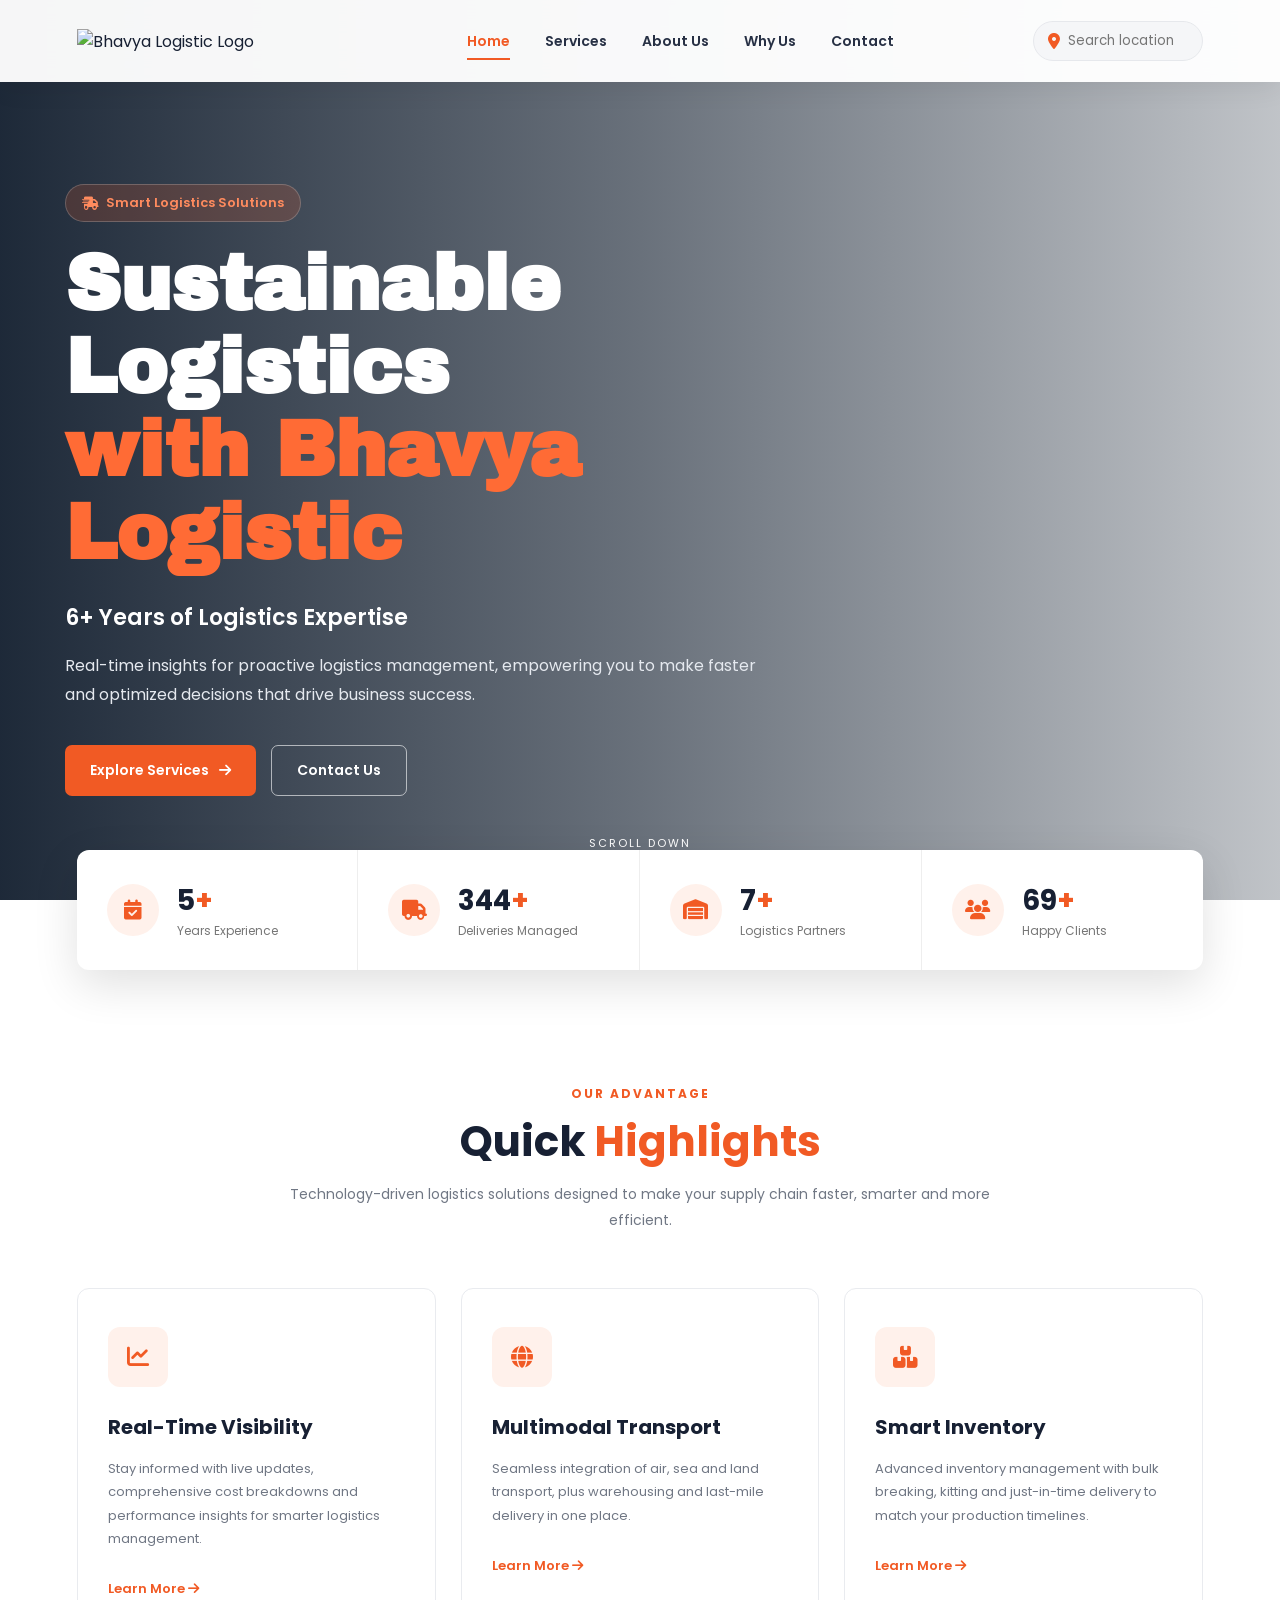
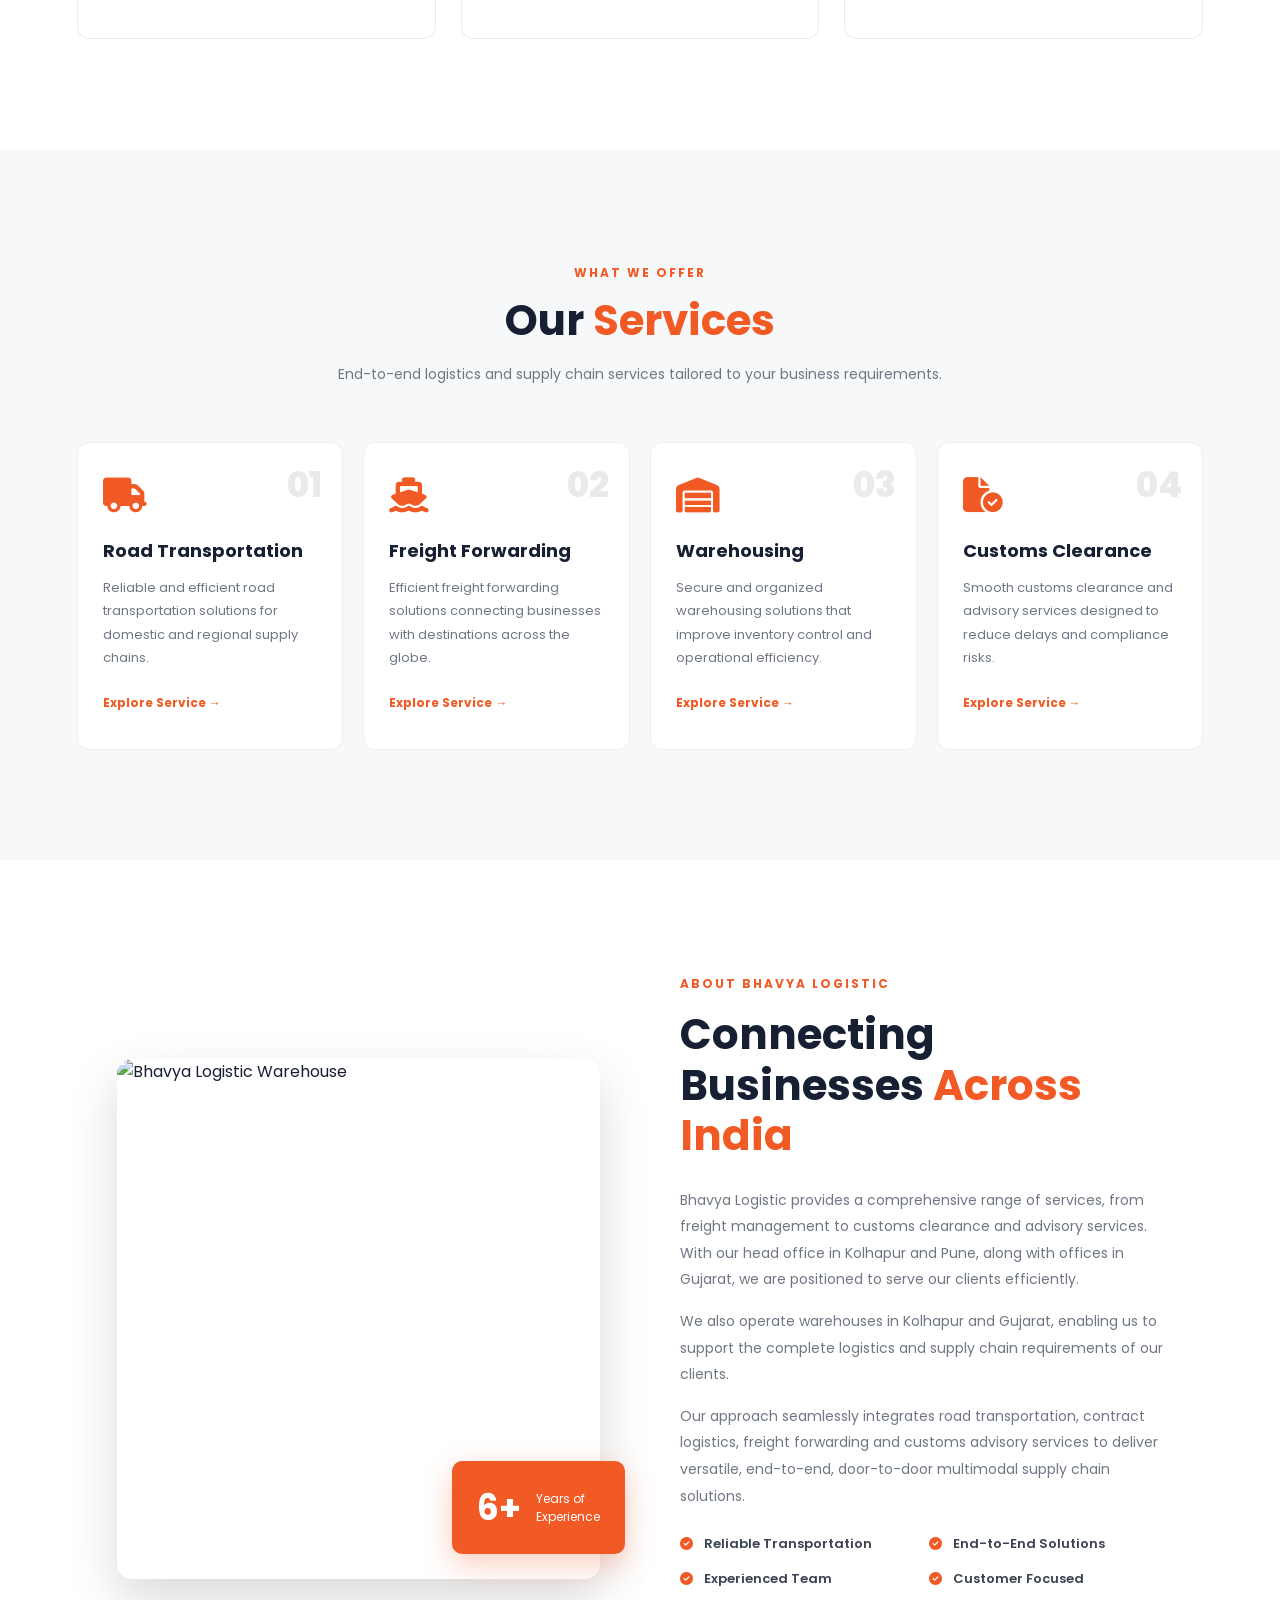
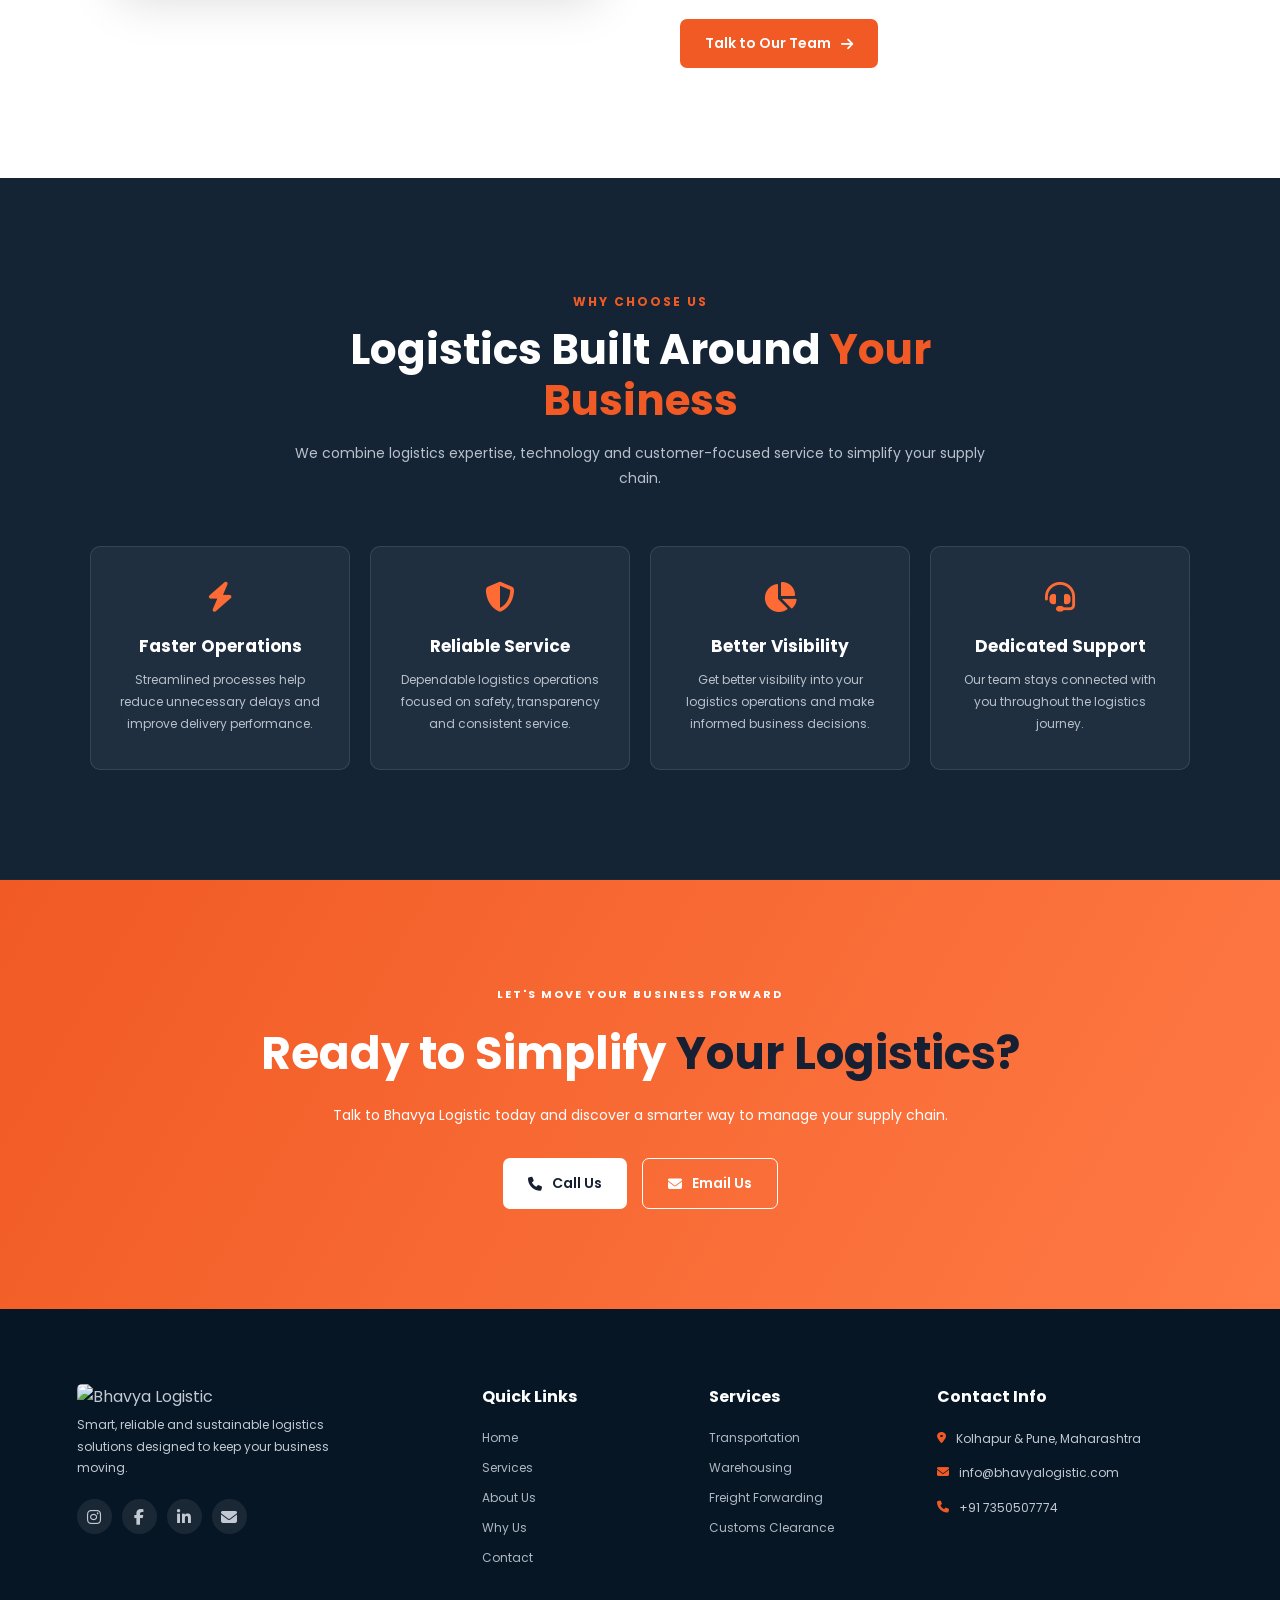
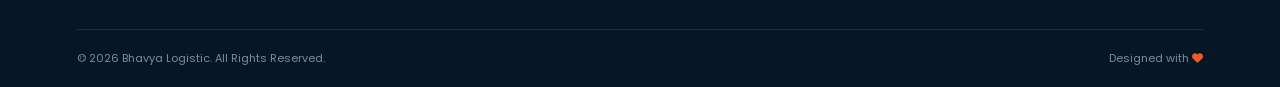
==== index.html @ 4c3fc384 "Rename bhavya.html to index.html" ====
<!DOCTYPE html>
<html lang="en">
<head>
    <meta charset="UTF-8">
    <meta name="viewport" content="width=device-width, initial-scale=1.0">

    <title>Bhavya Logistic | Smart & Sustainable Logistics</title>

    <link rel="stylesheet" href="bhavya.css">

    <!-- Font Awesome -->
    <link rel="stylesheet"
          href="https://cdnjs.cloudflare.com/ajax/libs/font-awesome/6.5.2/css/all.min.css">

    <!-- Google Fonts -->
    <link rel="preconnect" href="https://fonts.googleapis.com">
    <link rel="preconnect" href="https://fonts.gstatic.com" crossorigin>

    <link href="https://fonts.googleapis.com/css2?family=Archivo+Black&family=Poppins:wght@300;400;500;600;700;800&display=swap"
          rel="stylesheet">
</head>

<body>

<!-- ================= NAVBAR ================= -->

<header class="navbar">

    <div class="logo">
        <img src="images/crete_a_navbar_logo_for_bhavya_logistic-removebg-preview.png"
             alt="Bhavya Logistic Logo">
    </div>

    <nav class="nav-links" id="navLinks">

        <a href="#home" class="active">Home</a>
        <a href="#services">Services</a>
        <a href="#about">About Us</a>
        <a href="#why-us">Why Us</a>
        <a href="#contact">Contact</a>

    </nav>

    <div class="nav-right">

        <div class="location-search">
            <i class="fa-solid fa-location-dot"></i>
            <input type="text" id="locationInput" placeholder="Search location">
        </div>

        <button class="menu-btn" id="menuBtn">
            <i class="fa-solid fa-bars"></i>
        </button>

    </div>

</header>


<!-- ================= HERO ================= -->

<section class="hero" id="home">

    <video autoplay muted loop playsinline class="back-video">
        <source src="images/143479-782374009_tiny.mp4" type="video/mp4">
    </video>

    <div class="hero-overlay"></div>

    <div class="hero-content">

        <span class="hero-tag">
            <i class="fa-solid fa-truck-fast"></i>
            Smart Logistics Solutions
        </span>

        <h1>
            Sustainable Logistics
            <span>with Bhavya Logistic</span>
        </h1>

        <p class="hero-subtitle">
            6+ Years of Logistics Expertise
        </p>

        <p class="hero-description">
            Real-time insights for proactive logistics management,
            empowering you to make faster and optimized decisions
            that drive business success.
        </p>

        <div class="hero-buttons">

            <a href="#services" class="btn primary-btn">
                Explore Services
                <i class="fa-solid fa-arrow-right"></i>
            </a>

            <a href="#contact" class="btn secondary-btn">
                Contact Us
            </a>

        </div>

    </div>

    <div class="scroll-down">
        <span>Scroll Down</span>
        <i class="fa-solid fa-chevron-down"></i>
    </div>

</section>


<!-- ================= STATS ================= -->

<section class="stats">

    <div class="stat-box">

        <i class="fa-solid fa-calendar-check"></i>

        <div>
            <h2 class="counter" data-target="6">6</h2>
            <p>Years Experience</p>
        </div>

    </div>


    <div class="stat-box">

        <i class="fa-solid fa-truck"></i>

        <div>
            <h2 class="counter" data-target="500">1000</h2>
            <p>Deliveries Managed</p>
        </div>

    </div>


    <div class="stat-box">

        <i class="fa-solid fa-warehouse"></i>

        <div>
            <h2 class="counter" data-target="10">30</h2>
            <p>Logistics Partners</p>
        </div>

    </div>


    <div class="stat-box">

        <i class="fa-solid fa-users"></i>

        <div>
            <h2 class="counter" data-target="100">1000</h2>
            <p>Happy Clients</p>
        </div>

    </div>

</section>


<!-- ================= QUICK HIGHLIGHTS ================= -->

<section class="highlights section">

    <div class="section-heading">

        <span>OUR ADVANTAGE</span>

        <h2>
            Quick <strong>Highlights</strong>
        </h2>

        <p>
            Technology-driven logistics solutions designed to make
            your supply chain faster, smarter and more efficient.
        </p>

    </div>


    <div class="highlight-grid">

        <div class="highlight-card">

            <div class="card-icon">
                <i class="fa-solid fa-chart-line"></i>
            </div>

            <h3>Real-Time Visibility</h3>

            <p>
                Stay informed with live updates, comprehensive cost
                breakdowns and performance insights for smarter
                logistics management.
            </p>

            <a href="#contact">
                Learn More
                <i class="fa-solid fa-arrow-right"></i>
            </a>

        </div>


        <div class="highlight-card">

            <div class="card-icon">
                <i class="fa-solid fa-globe"></i>
            </div>

            <h3>Multimodal Transport</h3>

            <p>
                Seamless integration of air, sea and land transport,
                plus warehousing and last-mile delivery in one place.
            </p>

            <a href="#contact">
                Learn More
                <i class="fa-solid fa-arrow-right"></i>
            </a>

        </div>


        <div class="highlight-card">

            <div class="card-icon">
                <i class="fa-solid fa-boxes-stacked"></i>
            </div>

            <h3>Smart Inventory</h3>

            <p>
                Advanced inventory management with bulk breaking,
                kitting and just-in-time delivery to match your
                production timelines.
            </p>

            <a href="#contact">
                Learn More
                <i class="fa-solid fa-arrow-right"></i>
            </a>

        </div>

    </div>

</section>


<!-- ================= SERVICES ================= -->

<section class="services section" id="services">

    <div class="section-heading">

        <span>WHAT WE OFFER</span>

        <h2>
            Our <strong>Services</strong>
        </h2>

        <p>
            End-to-end logistics and supply chain services tailored
            to your business requirements.
        </p>

    </div>


    <div class="service-grid">

        <div class="service-card">

            <div class="service-number">01</div>

            <i class="fa-solid fa-truck service-icon"></i>

            <h3>Road Transportation</h3>

            <p>
                Reliable and efficient road transportation solutions
                for domestic and regional supply chains.
            </p>

            <a href="#contact">
                Explore Service →
            </a>

        </div>


        <div class="service-card">

            <div class="service-number">02</div>

            <i class="fa-solid fa-ship service-icon"></i>

            <h3>Freight Forwarding</h3>

            <p>
                Efficient freight forwarding solutions connecting
                businesses with destinations across the globe.
            </p>

            <a href="#contact">
                Explore Service →
            </a>

        </div>


        <div class="service-card">

            <div class="service-number">03</div>

            <i class="fa-solid fa-warehouse service-icon"></i>

            <h3>Warehousing</h3>

            <p>
                Secure and organized warehousing solutions that
                improve inventory control and operational efficiency.
            </p>

            <a href="#contact">
                Explore Service →
            </a>

        </div>


        <div class="service-card">

            <div class="service-number">04</div>

            <i class="fa-solid fa-file-circle-check service-icon"></i>

            <h3>Customs Clearance</h3>

            <p>
                Smooth customs clearance and advisory services
                designed to reduce delays and compliance risks.
            </p>

            <a href="#contact">
                Explore Service →
            </a>

        </div>

    </div>

</section>


<!-- ================= ABOUT ================= -->

<section class="about section" id="about">

    <div class="about-image">

        <img src="images/5 (1).avif"
             alt="Bhavya Logistic Warehouse">

        <div class="experience-box">

            <strong>6+</strong>

            <span>Years of<br>Experience</span>

        </div>

    </div>


    <div class="about-content">

        <span class="section-label">
            ABOUT BHAVYA LOGISTIC
        </span>

        <h2>
            Connecting Businesses
            <strong>Across India</strong>
        </h2>

        <p>
            Bhavya Logistic provides a comprehensive range of services,
            from freight management to customs clearance and advisory
            services. With our head office in Kolhapur and Pune, along
            with offices in Gujarat, we are positioned to serve our
            clients efficiently.
        </p>

        <p>
            We also operate warehouses in Kolhapur and Gujarat,
            enabling us to support the complete logistics and supply
            chain requirements of our clients.
        </p>

        <p>
            Our approach seamlessly integrates road transportation,
            contract logistics, freight forwarding and customs advisory
            services to deliver versatile, end-to-end, door-to-door
            multimodal supply chain solutions.
        </p>

        <div class="about-points">

            <div>
                <i class="fa-solid fa-circle-check"></i>
                Reliable Transportation
            </div>

            <div>
                <i class="fa-solid fa-circle-check"></i>
                End-to-End Solutions
            </div>

            <div>
                <i class="fa-solid fa-circle-check"></i>
                Experienced Team
            </div>

            <div>
                <i class="fa-solid fa-circle-check"></i>
                Customer Focused
            </div>

        </div>

        <a href="#contact" class="btn primary-btn">
            Talk to Our Team
            <i class="fa-solid fa-arrow-right"></i>
        </a>

    </div>

</section>


<!-- ================= WHY US ================= -->

<section class="why-us section" id="why-us">

    <div class="section-heading light">

        <span>WHY CHOOSE US</span>

        <h2>
            Logistics Built Around
            <strong>Your Business</strong>
        </h2>

        <p>
            We combine logistics expertise, technology and
            customer-focused service to simplify your supply chain.
        </p>

    </div>


    <div class="why-grid">

        <div class="why-card">

            <i class="fa-solid fa-bolt"></i>

            <h3>Faster Operations</h3>

            <p>
                Streamlined processes help reduce unnecessary delays
                and improve delivery performance.
            </p>

        </div>


        <div class="why-card">

            <i class="fa-solid fa-shield-halved"></i>

            <h3>Reliable Service</h3>

            <p>
                Dependable logistics operations focused on safety,
                transparency and consistent service.
            </p>

        </div>


        <div class="why-card">

            <i class="fa-solid fa-chart-pie"></i>

            <h3>Better Visibility</h3>

            <p>
                Get better visibility into your logistics operations
                and make informed business decisions.
            </p>

        </div>


        <div class="why-card">

            <i class="fa-solid fa-headset"></i>

            <h3>Dedicated Support</h3>

            <p>
                Our team stays connected with you throughout the
                logistics journey.
            </p>

        </div>

    </div>

</section>


<!-- ================= CTA ================= -->

<section class="cta" id="contact">

    <div class="cta-content">

        <span>LET'S MOVE YOUR BUSINESS FORWARD</span>

        <h2>
            Ready to Simplify
            <strong>Your Logistics?</strong>
        </h2>

        <p>
            Talk to Bhavya Logistic today and discover a smarter
            way to manage your supply chain.
        </p>

        <div class="cta-buttons">

            <a href="tel:+917350507774" class="btn white-btn">
                <i class="fa-solid fa-phone"></i>
                Call Us
            </a>

            <a href="mailto:info@bhavyalogistic.com"
               class="btn outline-btn">
                <i class="fa-solid fa-envelope"></i>
                Email Us
            </a>

        </div>

    </div>

</section>


<!-- ================= FOOTER ================= -->

<footer class="footer">

    <div class="footer-container">

        <div class="footer-about">

            <img src="/images/crete_a_navbar_logo_for_bhavya_logistic-removebg-preview.png"
                 alt="Bhavya Logistic">

            <p>
                Smart, reliable and sustainable logistics solutions
                designed to keep your business moving.
            </p>

            <div class="social-icons">

                <a href="#">
                    <i class="fa-brands fa-instagram"></i>
                </a>

                <a href="#">
                    <i class="fa-brands fa-facebook-f"></i>
                </a>

                <a href="#">
                    <i class="fa-brands fa-linkedin-in"></i>
                </a>

                <a href="mailto:info@bhavyalogistic.com">
                    <i class="fa-solid fa-envelope"></i>
                </a>

            </div>

        </div>


        <div class="footer-column">

            <h3>Quick Links</h3>

            <a href="#home">Home</a>
            <a href="#services">Services</a>
            <a href="#about">About Us</a>
            <a href="#why-us">Why Us</a>
            <a href="#contact">Contact</a>

        </div>


        <div class="footer-column">

            <h3>Services</h3>

            <a href="#services">Transportation</a>
            <a href="#services">Warehousing</a>
            <a href="#services">Freight Forwarding</a>
            <a href="#services">Customs Clearance</a>

        </div>


        <div class="footer-column">

            <h3>Contact Info</h3>

            <p>
                <i class="fa-solid fa-location-dot"></i>
                Kolhapur & Pune, Maharashtra
            </p>

            <p>
                <i class="fa-solid fa-envelope"></i>
                info@bhavyalogistic.com
            </p>

            <p>
                <i class="fa-solid fa-phone"></i>
                +91 7350507774
            </p>

        </div>

    </div>


    <div class="footer-bottom">

        <p>
            © 2026 Bhavya Logistic. All Rights Reserved.
        </p>

        <p>
            Designed with <i class="fa-solid fa-heart"></i>
        </p>

    </div>

</footer>


<!-- ================= BACK TO TOP ================= -->

<button id="backToTop" class="back-to-top">

    <i class="fa-solid fa-arrow-up"></i>

</button>


<script src="script.js"></script>

</body>
</html>
---- bhavya.css ----
/* =====================================================
   BHAVYA LOGISTIC - PROFESSIONAL WEBSITE
===================================================== */

* {
    margin: 0;
    padding: 0;
    box-sizing: border-box;
}

html {
    scroll-behavior: smooth;
}

body {
    font-family: "Poppins", sans-serif;
    color: #172033;
    background: #ffffff;
    overflow-x: hidden;
}

a {
    text-decoration: none;
    color: inherit;
}

img {
    max-width: 100%;
    display: block;
}


/* =====================================================
   NAVBAR
===================================================== */

.navbar {
    position: fixed;
    top: 0;
    left: 0;
    width: 100%;
    height: 82px;
    z-index: 1000;

    display: flex;
    align-items: center;
    justify-content: space-between;

    padding: 0 6%;

    background: rgba(255, 255, 255, 0.96);
    backdrop-filter: blur(15px);

    box-shadow: 0 5px 25px rgba(0, 0, 0, 0.08);
}

.logo img {
    width: 250px;
    height: auto;
}

.nav-links {
    display: flex;
    align-items: center;
    gap: 35px;
}

.nav-links a {
    position: relative;

    font-size: 14px;
    font-weight: 600;
    color: #273044;

    transition: 0.3s;
}

.nav-links a::after {
    content: "";

    position: absolute;
    left: 0;
    bottom: -8px;

    width: 0;
    height: 2px;

    background: #f15a24;

    transition: 0.3s;
}

.nav-links a:hover,
.nav-links a.active {
    color: #f15a24;
}

.nav-links a:hover::after,
.nav-links a.active::after {
    width: 100%;
}

.nav-right {
    display: flex;
    align-items: center;
    gap: 15px;
}

.location-search {
    display: flex;
    align-items: center;
    gap: 8px;

    padding: 9px 14px;

    background: #f5f6f8;
    border: 1px solid #e6e8ec;
    border-radius: 30px;
}

.location-search i {
    color: #f15a24;
}

.location-search input {
    width: 120px;

    border: none;
    outline: none;

    background: transparent;

    font-family: inherit;
}

.menu-btn {
    display: none;

    border: none;
    background: transparent;

    font-size: 24px;
    cursor: pointer;
}


/* =====================================================
   HERO
===================================================== */

.hero {
    position: relative;

    min-height: 100vh;

    display: flex;
    align-items: center;

    overflow: hidden;
}

.back-video {
    position: absolute;

    width: 100%;
    height: 100%;

    object-fit: cover;

    z-index: -3;
}

.hero-overlay {
    position: absolute;

    inset: 0;

    background:
        linear-gradient(
            90deg,
            rgba(5, 18, 35, 0.90),
            rgba(5, 18, 35, 0.60),
            rgba(5, 18, 35, 0.25)
        );

    z-index: -2;
}

.hero-content {
    width: min(1150px, 90%);

    margin: auto;

    padding-top: 80px;

    color: white;
}

.hero-tag {
    display: inline-flex;
    align-items: center;
    gap: 8px;

    padding: 8px 16px;

    border-radius: 30px;

    background: rgba(241, 90, 36, 0.18);
    border: 1px solid rgba(255, 255, 255, 0.2);

    color: #ff8b5e;

    font-size: 13px;
    font-weight: 600;
}

.hero h1 {
    max-width: 850px;

    margin-top: 22px;

    font-family: "Archivo Black", sans-serif;

    font-size: clamp(45px, 6vw, 82px);

    line-height: 1.08;
}

.hero h1 span {
    display: block;
    color: #ff6b35;
}

.hero-subtitle {
    margin-top: 25px;

    font-size: 22px;
    font-weight: 600;
}

.hero-description {
    max-width: 700px;

    margin-top: 18px;

    color: #e5e9ef;

    font-size: 16px;
    line-height: 1.8;
}

.hero-buttons {
    display: flex;
    gap: 15px;

    margin-top: 35px;
}

.btn {
    display: inline-flex;
    align-items: center;
    justify-content: center;
    gap: 10px;

    padding: 14px 25px;

    border-radius: 7px;

    font-size: 14px;
    font-weight: 600;

    transition: 0.3s;

    cursor: pointer;
}

.primary-btn {
    color: white;
    background: #f15a24;
}

.primary-btn:hover {
    background: #d94714;
    transform: translateY(-3px);
    box-shadow: 0 10px 25px rgba(241, 90, 36, 0.3);
}

.secondary-btn {
    color: white;

    border: 1px solid rgba(255, 255, 255, 0.6);
}

.secondary-btn:hover {
    background: white;
    color: #172033;
}

.scroll-down {
    position: absolute;

    bottom: 30px;
    left: 50%;

    transform: translateX(-50%);

    display: flex;
    flex-direction: column;
    align-items: center;
    gap: 7px;

    color: white;

    font-size: 11px;
    letter-spacing: 2px;
    text-transform: uppercase;

    animation: bounce 2s infinite;
}

@keyframes bounce {

    0%,
    100% {
        transform: translate(-50%, 0);
    }

    50% {
        transform: translate(-50%, 10px);
    }
}


/* =====================================================
   STATS
===================================================== */

.stats {
    width: 88%;

    margin: -50px auto 0;

    position: relative;
    z-index: 10;

    display: grid;
    grid-template-columns: repeat(4, 1fr);

    background: white;

    border-radius: 12px;

    box-shadow: 0 15px 45px rgba(0, 0, 0, 0.12);
}

.stat-box {
    display: flex;
    align-items: center;
    gap: 18px;

    padding: 30px;

    border-right: 1px solid #eee;
}

.stat-box:last-child {
    border-right: none;
}

.stat-box > i {
    width: 52px;
    height: 52px;

    display: flex;
    align-items: center;
    justify-content: center;

    border-radius: 50%;

    color: #f15a24;

    background: #fff1eb;

    font-size: 20px;
}

.stat-box h2 {
    font-size: 28px;
}

.stat-box h2::after {
    content: "+";
    color: #f15a24;
}

.stat-box p {
    color: #777;

    font-size: 12px;
}


/* =====================================================
   COMMON SECTION
===================================================== */

.section {
    padding: 110px 6%;
}

.section-heading {
    max-width: 700px;

    margin: 0 auto 55px;

    text-align: center;
}

.section-heading span,
.section-label {
    color: #f15a24;

    font-size: 12px;
    font-weight: 700;

    letter-spacing: 2px;
}

.section-heading h2 {
    margin-top: 12px;

    font-size: 42px;
    line-height: 1.2;
}

.section-heading strong {
    color: #f15a24;
}

.section-heading p {
    margin-top: 15px;

    color: #707784;

    font-size: 14px;
    line-height: 1.8;
}


/* =====================================================
   HIGHLIGHTS
===================================================== */

.highlight-grid {
    max-width: 1150px;

    margin: auto;

    display: grid;
    grid-template-columns: repeat(3, 1fr);

    gap: 25px;
}

.highlight-card {
    position: relative;

    padding: 38px 30px;

    border: 1px solid #e9ebef;
    border-radius: 12px;

    background: white;

    transition: 0.4s;

    overflow: hidden;
}

.highlight-card::before {
    content: "";

    position: absolute;

    top: 0;
    left: 0;

    width: 100%;
    height: 4px;

    background: #f15a24;

    transform: scaleX(0);

    transform-origin: left;

    transition: 0.4s;
}

.highlight-card:hover {
    transform: translateY(-10px);

    box-shadow: 0 20px 45px rgba(0, 0, 0, 0.1);
}

.highlight-card:hover::before {
    transform: scaleX(1);
}

.card-icon {
    width: 60px;
    height: 60px;

    display: flex;
    align-items: center;
    justify-content: center;

    border-radius: 12px;

    background: #fff1eb;
    color: #f15a24;

    font-size: 22px;
}

.highlight-card h3 {
    margin-top: 25px;

    font-size: 20px;
}

.highlight-card p {
    margin: 15px 0 25px;

    color: #707784;

    font-size: 13px;
    line-height: 1.8;
}

.highlight-card a {
    color: #f15a24;

    font-size: 13px;
    font-weight: 600;
}


/* =====================================================
   SERVICES
===================================================== */

.services {
    background: #f7f8fa;
}

.service-grid {
    max-width: 1150px;

    margin: auto;

    display: grid;
    grid-template-columns: repeat(4, 1fr);

    gap: 20px;
}

.service-card {
    position: relative;

    padding: 35px 25px;

    background: white;

    border-radius: 12px;

    border: 1px solid #eee;

    overflow: hidden;

    transition: 0.4s;
}

.service-card:hover {
    transform: translateY(-8px);

    box-shadow: 0 20px 40px rgba(0, 0, 0, 0.09);
}

.service-number {
    position: absolute;

    top: 15px;
    right: 20px;

    color: #e9eaec;

    font-size: 35px;
    font-weight: 800;
}

.service-icon {
    position: relative;

    color: #f15a24;

    font-size: 35px;
}

.service-card h3 {
    margin-top: 22px;

    font-size: 18px;
}

.service-card p {
    margin: 12px 0 20px;

    color: #707784;

    font-size: 13px;
    line-height: 1.8;
}

.service-card a {
    color: #f15a24;

    font-size: 12px;
    font-weight: 700;
}


/* =====================================================
   ABOUT
===================================================== */

.about {
    max-width: 1200px;

    margin: auto;

    display: grid;
    grid-template-columns: 1fr 1fr;

    align-items: center;

    gap: 80px;
}

.about-image {
    position: relative;
}

.about-image img {
    width: 100%;
    height: 520px;

    object-fit: cover;

    border-radius: 15px;

    box-shadow: 0 20px 50px rgba(0, 0, 0, 0.15);
}

.experience-box {
    position: absolute;

    bottom: 25px;
    right: -25px;

    display: flex;
    align-items: center;
    gap: 15px;

    padding: 20px 25px;

    background: #f15a24;

    color: white;

    border-radius: 10px;

    box-shadow: 0 10px 30px rgba(241, 90, 36, 0.3);
}

.experience-box strong {
    font-size: 35px;
}

.experience-box span {
    font-size: 12px;
    line-height: 1.5;
}

.about-content h2 {
    margin: 15px 0 25px;

    font-size: 42px;
    line-height: 1.2;
}

.about-content h2 strong {
    color: #f15a24;
}

.about-content p {
    margin-bottom: 15px;

    color: #707784;

    font-size: 14px;
    line-height: 1.9;
}

.about-points {
    display: grid;
    grid-template-columns: 1fr 1fr;

    gap: 15px;

    margin: 25px 0 30px;
}

.about-points div {
    color: #3b4250;

    font-size: 13px;
    font-weight: 600;
}

.about-points i {
    margin-right: 8px;

    color: #f15a24;
}


/* =====================================================
   WHY US
===================================================== */

.why-us {
    background:
        linear-gradient(
            rgba(8, 24, 42, 0.95),
            rgba(8, 24, 42, 0.95)
        ),
        url("images/5 (1).avif");

    background-size: cover;
    background-position: center;

    color: white;
}

.section-heading.light p {
    color: #b8c0cb;
}

.why-grid {
    max-width: 1100px;

    margin: auto;

    display: grid;
    grid-template-columns: repeat(4, 1fr);

    gap: 20px;
}

.why-card {
    padding: 35px 25px;

    text-align: center;

    background: rgba(255, 255, 255, 0.05);

    border: 1px solid rgba(255, 255, 255, 0.1);

    border-radius: 10px;

    transition: 0.3s;
}

.why-card:hover {
    transform: translateY(-7px);

    background: rgba(255, 255, 255, 0.09);
}

.why-card i {
    color: #ff6b35;

    font-size: 30px;
}

.why-card h3 {
    margin: 18px 0 10px;

    font-size: 17px;
}

.why-card p {
    color: #b8c0cb;

    font-size: 12px;
    line-height: 1.8;
}


/* =====================================================
   CTA
===================================================== */

.cta {
    padding: 100px 6%;

    text-align: center;

    background:
        linear-gradient(
            120deg,
            #f15a24,
            #ff7a45
        );

    color: white;
}

.cta-content {
    max-width: 800px;

    margin: auto;
}

.cta span {
    font-size: 11px;

    letter-spacing: 2px;

    font-weight: 700;
}

.cta h2 {
    margin-top: 15px;

    font-size: 45px;
}

.cta h2 strong {
    color: #172033;
}

.cta p {
    margin-top: 15px;

    font-size: 14px;

    line-height: 1.8;
}

.cta-buttons {
    display: flex;
    justify-content: center;

    gap: 15px;

    margin-top: 30px;
}

.white-btn {
    color: #172033;

    background: white;
}

.outline-btn {
    color: white;

    border: 1px solid white;
}


/* =====================================================
   FOOTER
===================================================== */

.footer {
    padding: 75px 6% 20px;

    color: #c2c9d2;

    background: #071625;
}

.footer-container {
    max-width: 1200px;

    margin: auto;

    display: grid;

    grid-template-columns: 2fr 1fr 1fr 1.5fr;

    gap: 50px;
}

.footer-about img {
    width: 220px;

    margin-bottom: 5px;

    border-radius: 5px;
}

.footer-about p {
    max-width: 300px;

    font-size: 12px;

    line-height: 1.8;
}

.social-icons {
    display: flex;

    gap: 10px;

    margin-top: 20px;
}

.social-icons a {
    width: 35px;
    height: 35px;

    display: flex;
    align-items: center;
    justify-content: center;

    border-radius: 50%;

    background: rgba(255, 255, 255, 0.08);

    transition: 0.3s;
}

.social-icons a:hover {
    color: white;

    background: #f15a24;

    transform: translateY(-3px);
}

.footer-column h3 {
    margin-bottom: 20px;

    color: white;

    font-size: 16px;
}

.footer-column a {
    display: block;

    margin-bottom: 12px;

    color: #aeb7c2;

    font-size: 12px;

    transition: 0.3s;
}

.footer-column a:hover {
    color: #f15a24;

    padding-left: 5px;
}

.footer-column p {
    display: flex;

    gap: 10px;

    margin-bottom: 15px;

    font-size: 12px;

    line-height: 1.6;
}

.footer-column p i {
    color: #f15a24;
    margin-top: 3px;
}

.footer-bottom {
    max-width: 1200px;

    margin: 50px auto 0;

    padding-top: 20px;

    display: flex;
    justify-content: space-between;

    border-top: 1px solid rgba(255, 255, 255, 0.1);

    color: #7f8a98;

    font-size: 11px;
}

.footer-bottom i {
    color: #f15a24;
}


/* =====================================================
   BACK TO TOP
===================================================== */

.back-to-top {
    position: fixed;

    right: 25px;
    bottom: 25px;

    width: 45px;
    height: 45px;

    display: flex;
    align-items: center;
    justify-content: center;

    border: none;
    border-radius: 50%;

    background: #f15a24;
    color: white;

    cursor: pointer;

    opacity: 0;
    visibility: hidden;

    transition: 0.3s;

    z-index: 100;
}

.back-to-top.show {
    opacity: 1;
    visibility: visible;
}

.back-to-top:hover {
    transform: translateY(-4px);
}


/* =====================================================
   RESPONSIVE DESIGN
===================================================== */

@media (max-width: 1000px) {

    .nav-links {
        gap: 18px;
    }

    .service-grid {
        grid-template-columns: repeat(2, 1fr);
    }

    .why-grid {
        grid-template-columns: repeat(2, 1fr);
    }

    .stats {
        grid-template-columns: repeat(2, 1fr);
    }

    .stat-box:nth-child(2) {
        border-right: none;
    }

    .stat-box {
        border-bottom: 1px solid #eee;
    }

    .footer-container {
        grid-template-columns: repeat(2, 1fr);
    }
}


@media (max-width: 768px) {

    .navbar {
        height: 70px;

        padding: 0 5%;
    }

    .logo img {
        width: 200px;
    }

    .location-search {
        display: none;
    }

    .menu-btn {
        display: block;
    }

    .nav-links {
        position: absolute;

        top: 70px;
        left: 0;

        width: 100%;

        padding: 25px;

        flex-direction: column;
        align-items: flex-start;
        gap: 20px;

        background: white;

        transform: translateY(-150%);

        transition: 0.4s;

        box-shadow: 0 10px 25px rgba(0, 0, 0, 0.1);
    }

    .nav-links.show {
        transform: translateY(0);
    }

    .hero-content {
        padding-top: 60px;
    }

    .hero h1 {
        font-size: 45px;
    }

    .hero-description {
        font-size: 13px;
    }

    .stats {
        width: 90%;

        margin-top: -30px;
    }

    .stat-box {
        padding: 20px;
    }

    .section {
        padding: 80px 5%;
    }

    .section-heading h2,
    .about-content h2 {
        font-size: 32px;
    }

    .highlight-grid {
        grid-template-columns: 1fr;
    }

    .about {
        grid-template-columns: 1fr;

        gap: 50px;
    }

    .about-image img {
        height: 400px;
    }

    .experience-box {
        right: 10px;
    }

    .cta h2 {
        font-size: 34px;
    }
}


@media (max-width: 550px) {

    .hero h1 {
        font-size: 38px;
    }

    .hero-subtitle {
        font-size: 18px;
    }

    .hero-buttons {
        flex-direction: column;

        align-items: flex-start;
    }

    .stats {
        grid-template-columns: 1fr;
    }

    .stat-box {
        border-right: none;
    }

    .service-grid {
        grid-template-columns: 1fr;
    }

    .why-grid {
        grid-template-columns: 1fr;
    }

    .about-points {
        grid-template-columns: 1fr;
    }

    .footer-container {
        grid-template-columns: 1fr;
    }

    .footer-bottom {
        flex-direction: column;

        gap: 10px;

        text-align: center;
    }

    .cta-buttons {
        flex-direction: column;
    }

    .btn {
        width: 100%;
    }
}
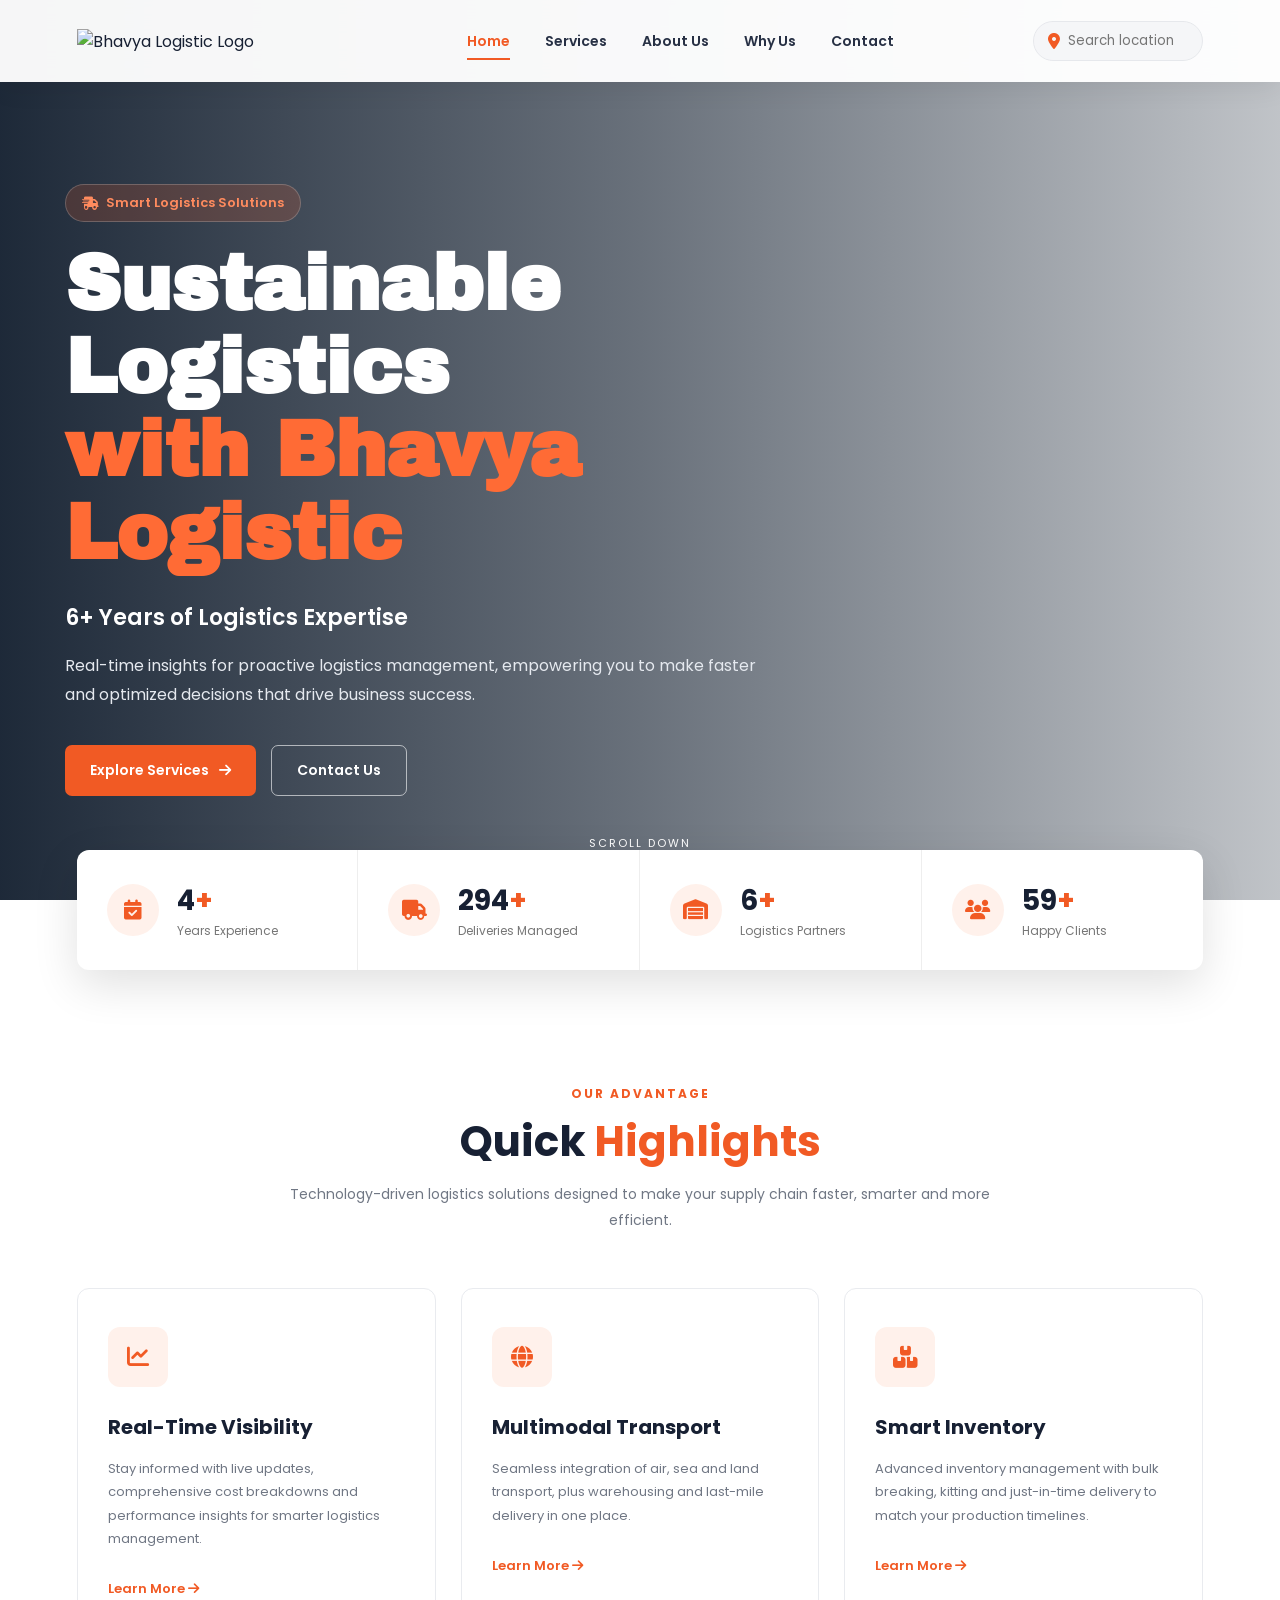
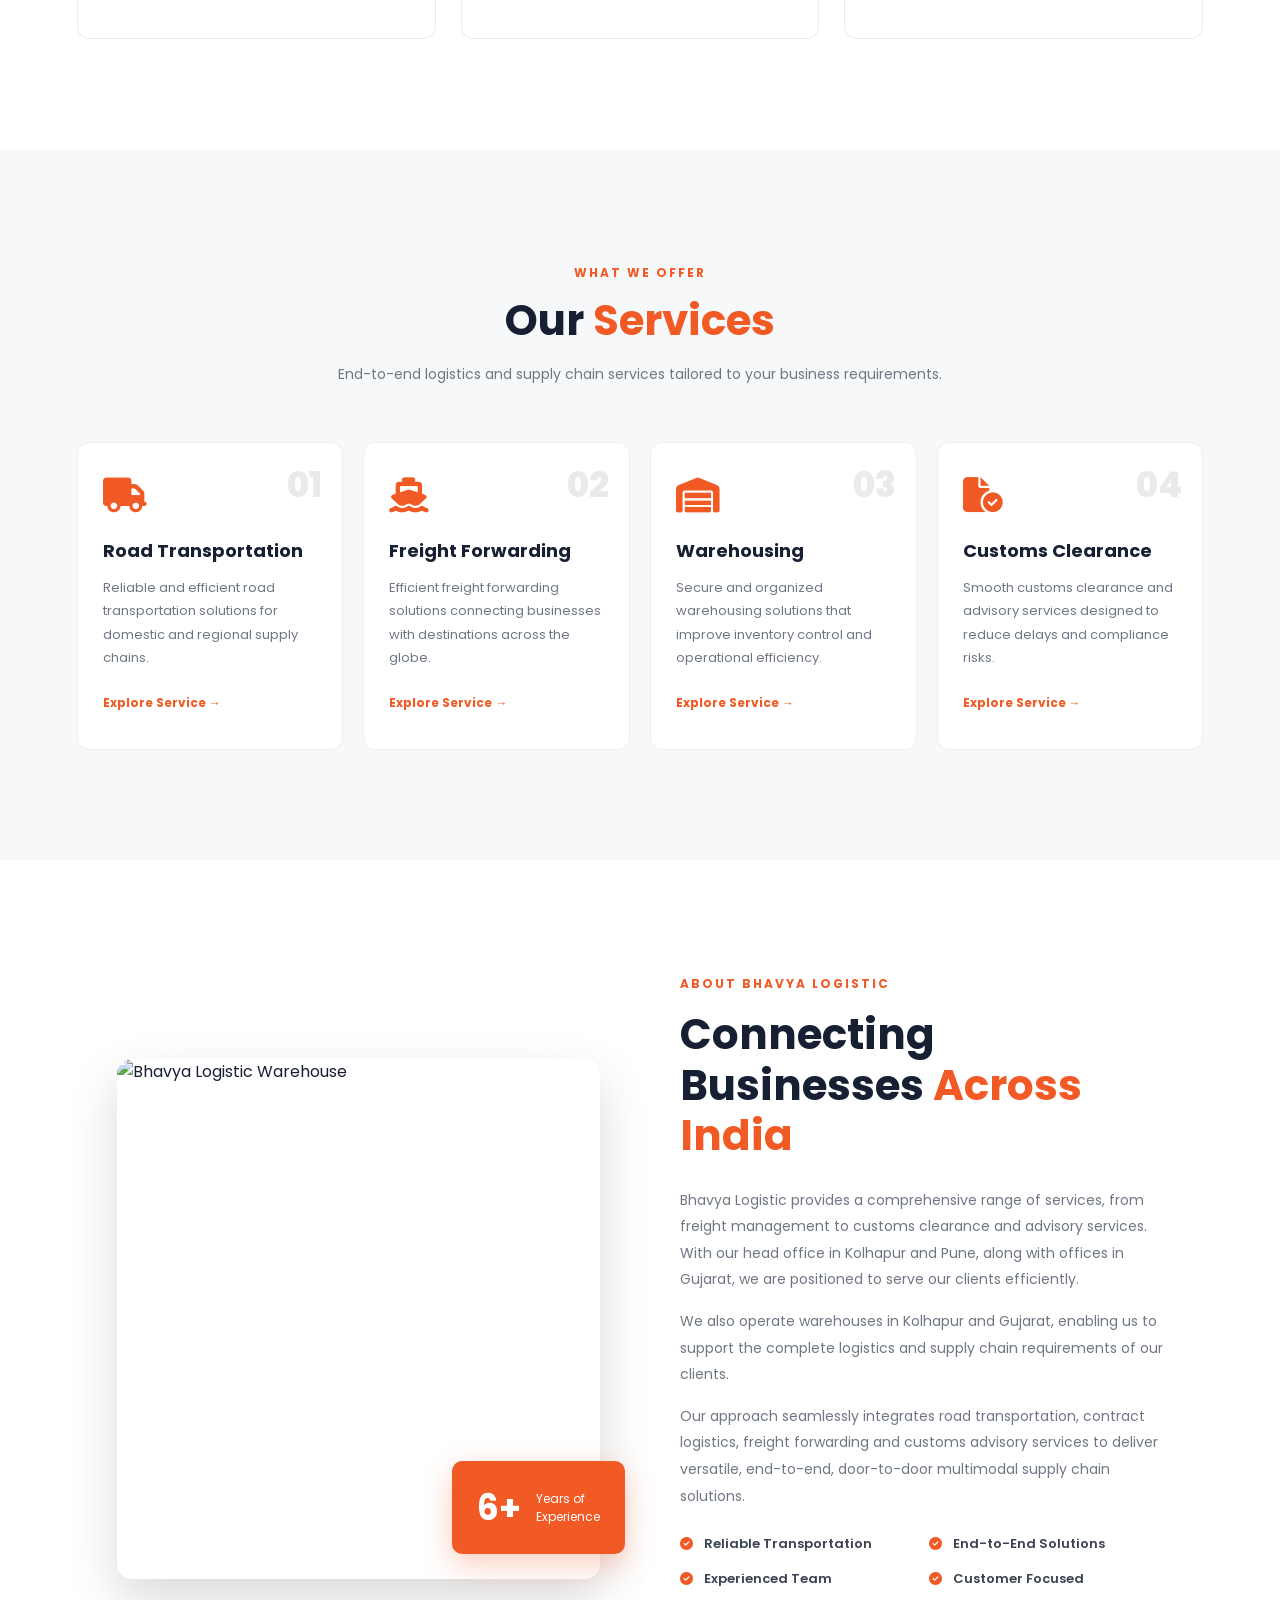
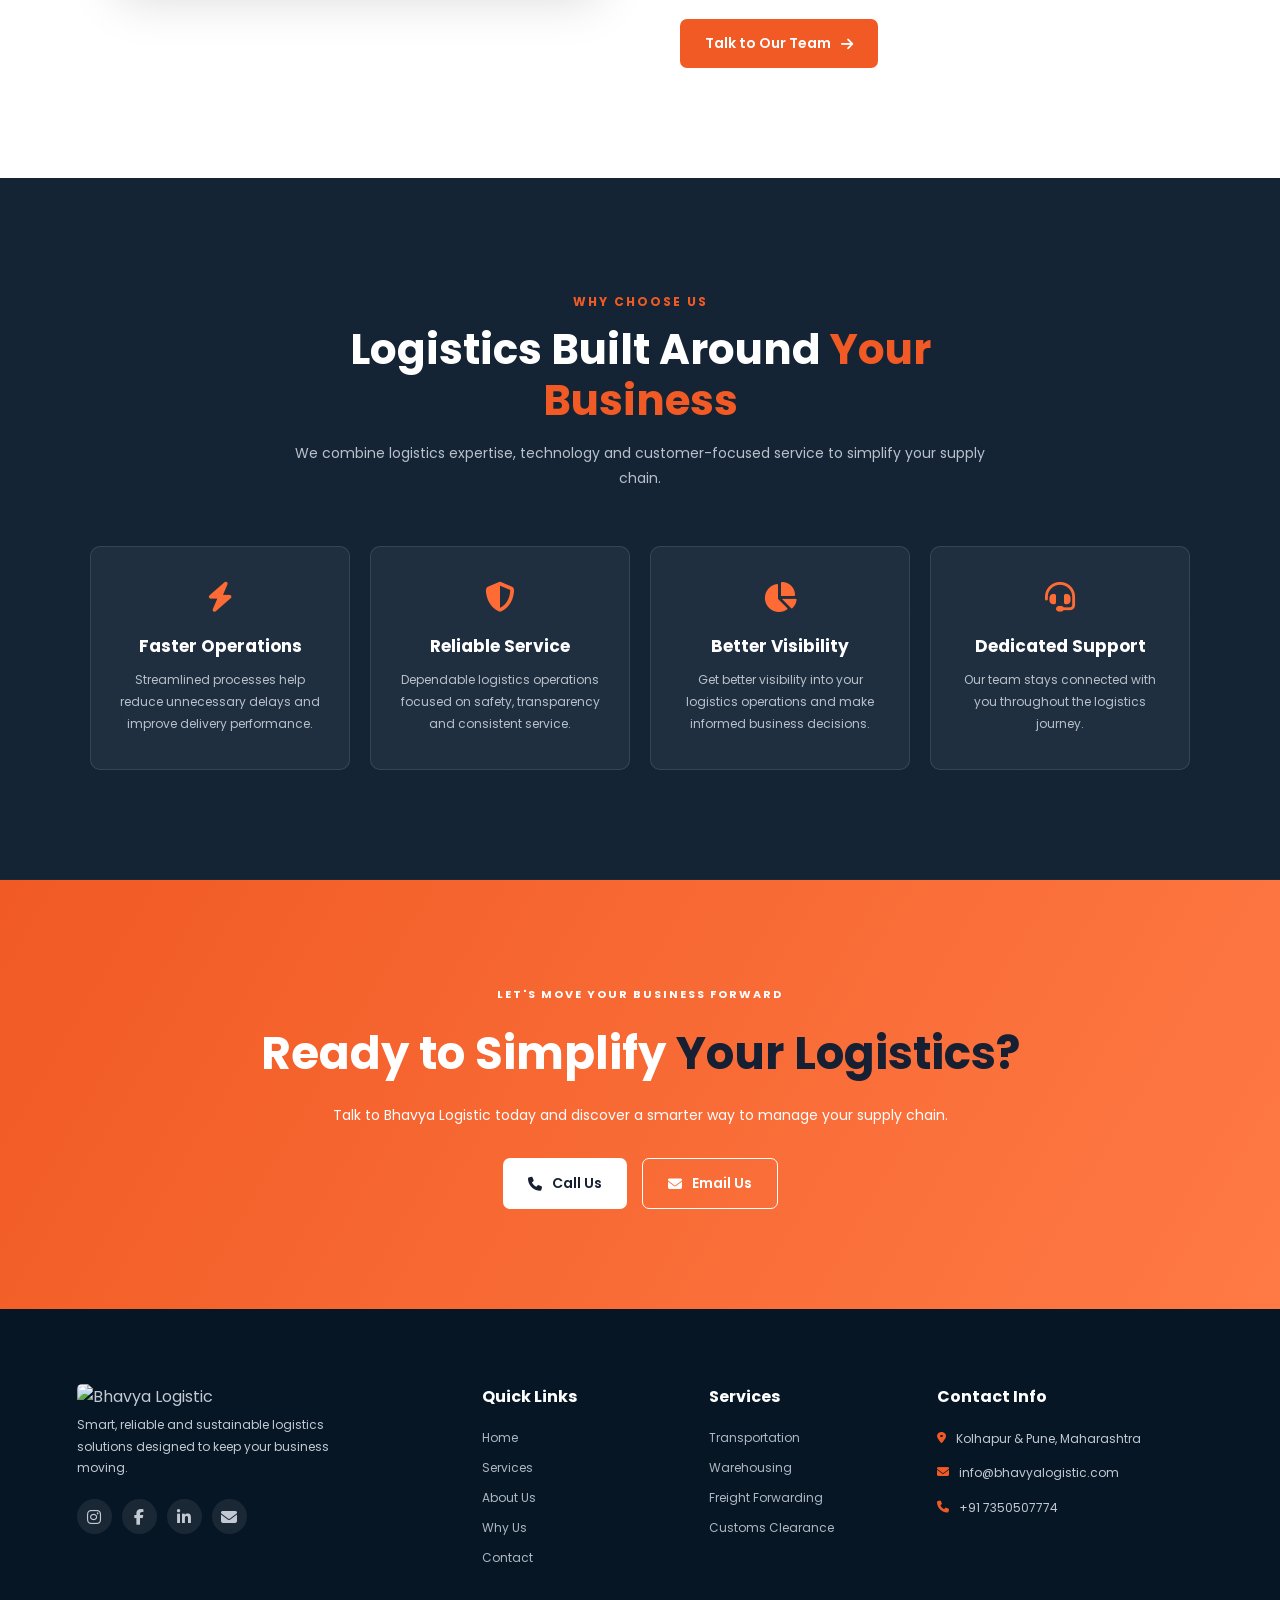
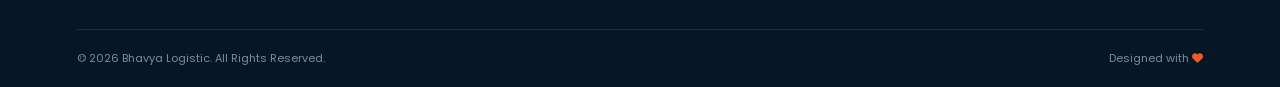
==== commit ece2c18c: "Update index.html" ====
--- a/index.html
+++ b/index.html
@@ -6,7 +6,7 @@
 
     <title>Bhavya Logistic | Smart & Sustainable Logistics</title>
 
-    <link rel="stylesheet" href="bhavya.css">
+    <link rel="stylesheet" href="style.css">
 
     <!-- Font Awesome -->
     <link rel="stylesheet"
--- a/style.css
+++ b/style.css
@@ -0,0 +1,1256 @@
+/* =====================================================
+   BHAVYA LOGISTIC - PROFESSIONAL WEBSITE
+===================================================== */
+
+* {
+    margin: 0;
+    padding: 0;
+    box-sizing: border-box;
+}
+
+html {
+    scroll-behavior: smooth;
+}
+
+body {
+    font-family: "Poppins", sans-serif;
+    color: #172033;
+    background: #ffffff;
+    overflow-x: hidden;
+}
+
+a {
+    text-decoration: none;
+    color: inherit;
+}
+
+img {
+    max-width: 100%;
+    display: block;
+}
+
+
+/* =====================================================
+   NAVBAR
+===================================================== */
+
+.navbar {
+    position: fixed;
+    top: 0;
+    left: 0;
+    width: 100%;
+    height: 82px;
+    z-index: 1000;
+
+    display: flex;
+    align-items: center;
+    justify-content: space-between;
+
+    padding: 0 6%;
+
+    background: rgba(255, 255, 255, 0.96);
+    backdrop-filter: blur(15px);
+
+    box-shadow: 0 5px 25px rgba(0, 0, 0, 0.08);
+}
+
+.logo img {
+    width: 250px;
+    height: auto;
+}
+
+.nav-links {
+    display: flex;
+    align-items: center;
+    gap: 35px;
+}
+
+.nav-links a {
+    position: relative;
+
+    font-size: 14px;
+    font-weight: 600;
+    color: #273044;
+
+    transition: 0.3s;
+}
+
+.nav-links a::after {
+    content: "";
+
+    position: absolute;
+    left: 0;
+    bottom: -8px;
+
+    width: 0;
+    height: 2px;
+
+    background: #f15a24;
+
+    transition: 0.3s;
+}
+
+.nav-links a:hover,
+.nav-links a.active {
+    color: #f15a24;
+}
+
+.nav-links a:hover::after,
+.nav-links a.active::after {
+    width: 100%;
+}
+
+.nav-right {
+    display: flex;
+    align-items: center;
+    gap: 15px;
+}
+
+.location-search {
+    display: flex;
+    align-items: center;
+    gap: 8px;
+
+    padding: 9px 14px;
+
+    background: #f5f6f8;
+    border: 1px solid #e6e8ec;
+    border-radius: 30px;
+}
+
+.location-search i {
+    color: #f15a24;
+}
+
+.location-search input {
+    width: 120px;
+
+    border: none;
+    outline: none;
+
+    background: transparent;
+
+    font-family: inherit;
+}
+
+.menu-btn {
+    display: none;
+
+    border: none;
+    background: transparent;
+
+    font-size: 24px;
+    cursor: pointer;
+}
+
+
+/* =====================================================
+   HERO
+===================================================== */
+
+.hero {
+    position: relative;
+
+    min-height: 100vh;
+
+    display: flex;
+    align-items: center;
+
+    overflow: hidden;
+}
+
+.back-video {
+    position: absolute;
+
+    width: 100%;
+    height: 100%;
+
+    object-fit: cover;
+
+    z-index: -3;
+}
+
+.hero-overlay {
+    position: absolute;
+
+    inset: 0;
+
+    background:
+        linear-gradient(
+            90deg,
+            rgba(5, 18, 35, 0.90),
+            rgba(5, 18, 35, 0.60),
+            rgba(5, 18, 35, 0.25)
+        );
+
+    z-index: -2;
+}
+
+.hero-content {
+    width: min(1150px, 90%);
+
+    margin: auto;
+
+    padding-top: 80px;
+
+    color: white;
+}
+
+.hero-tag {
+    display: inline-flex;
+    align-items: center;
+    gap: 8px;
+
+    padding: 8px 16px;
+
+    border-radius: 30px;
+
+    background: rgba(241, 90, 36, 0.18);
+    border: 1px solid rgba(255, 255, 255, 0.2);
+
+    color: #ff8b5e;
+
+    font-size: 13px;
+    font-weight: 600;
+}
+
+.hero h1 {
+    max-width: 850px;
+
+    margin-top: 22px;
+
+    font-family: "Archivo Black", sans-serif;
+
+    font-size: clamp(45px, 6vw, 82px);
+
+    line-height: 1.08;
+}
+
+.hero h1 span {
+    display: block;
+    color: #ff6b35;
+}
+
+.hero-subtitle {
+    margin-top: 25px;
+
+    font-size: 22px;
+    font-weight: 600;
+}
+
+.hero-description {
+    max-width: 700px;
+
+    margin-top: 18px;
+
+    color: #e5e9ef;
+
+    font-size: 16px;
+    line-height: 1.8;
+}
+
+.hero-buttons {
+    display: flex;
+    gap: 15px;
+
+    margin-top: 35px;
+}
+
+.btn {
+    display: inline-flex;
+    align-items: center;
+    justify-content: center;
+    gap: 10px;
+
+    padding: 14px 25px;
+
+    border-radius: 7px;
+
+    font-size: 14px;
+    font-weight: 600;
+
+    transition: 0.3s;
+
+    cursor: pointer;
+}
+
+.primary-btn {
+    color: white;
+    background: #f15a24;
+}
+
+.primary-btn:hover {
+    background: #d94714;
+    transform: translateY(-3px);
+    box-shadow: 0 10px 25px rgba(241, 90, 36, 0.3);
+}
+
+.secondary-btn {
+    color: white;
+
+    border: 1px solid rgba(255, 255, 255, 0.6);
+}
+
+.secondary-btn:hover {
+    background: white;
+    color: #172033;
+}
+
+.scroll-down {
+    position: absolute;
+
+    bottom: 30px;
+    left: 50%;
+
+    transform: translateX(-50%);
+
+    display: flex;
+    flex-direction: column;
+    align-items: center;
+    gap: 7px;
+
+    color: white;
+
+    font-size: 11px;
+    letter-spacing: 2px;
+    text-transform: uppercase;
+
+    animation: bounce 2s infinite;
+}
+
+@keyframes bounce {
+
+    0%,
+    100% {
+        transform: translate(-50%, 0);
+    }
+
+    50% {
+        transform: translate(-50%, 10px);
+    }
+}
+
+
+/* =====================================================
+   STATS
+===================================================== */
+
+.stats {
+    width: 88%;
+
+    margin: -50px auto 0;
+
+    position: relative;
+    z-index: 10;
+
+    display: grid;
+    grid-template-columns: repeat(4, 1fr);
+
+    background: white;
+
+    border-radius: 12px;
+
+    box-shadow: 0 15px 45px rgba(0, 0, 0, 0.12);
+}
+
+.stat-box {
+    display: flex;
+    align-items: center;
+    gap: 18px;
+
+    padding: 30px;
+
+    border-right: 1px solid #eee;
+}
+
+.stat-box:last-child {
+    border-right: none;
+}
+
+.stat-box > i {
+    width: 52px;
+    height: 52px;
+
+    display: flex;
+    align-items: center;
+    justify-content: center;
+
+    border-radius: 50%;
+
+    color: #f15a24;
+
+    background: #fff1eb;
+
+    font-size: 20px;
+}
+
+.stat-box h2 {
+    font-size: 28px;
+}
+
+.stat-box h2::after {
+    content: "+";
+    color: #f15a24;
+}
+
+.stat-box p {
+    color: #777;
+
+    font-size: 12px;
+}
+
+
+/* =====================================================
+   COMMON SECTION
+===================================================== */
+
+.section {
+    padding: 110px 6%;
+}
+
+.section-heading {
+    max-width: 700px;
+
+    margin: 0 auto 55px;
+
+    text-align: center;
+}
+
+.section-heading span,
+.section-label {
+    color: #f15a24;
+
+    font-size: 12px;
+    font-weight: 700;
+
+    letter-spacing: 2px;
+}
+
+.section-heading h2 {
+    margin-top: 12px;
+
+    font-size: 42px;
+    line-height: 1.2;
+}
+
+.section-heading strong {
+    color: #f15a24;
+}
+
+.section-heading p {
+    margin-top: 15px;
+
+    color: #707784;
+
+    font-size: 14px;
+    line-height: 1.8;
+}
+
+
+/* =====================================================
+   HIGHLIGHTS
+===================================================== */
+
+.highlight-grid {
+    max-width: 1150px;
+
+    margin: auto;
+
+    display: grid;
+    grid-template-columns: repeat(3, 1fr);
+
+    gap: 25px;
+}
+
+.highlight-card {
+    position: relative;
+
+    padding: 38px 30px;
+
+    border: 1px solid #e9ebef;
+    border-radius: 12px;
+
+    background: white;
+
+    transition: 0.4s;
+
+    overflow: hidden;
+}
+
+.highlight-card::before {
+    content: "";
+
+    position: absolute;
+
+    top: 0;
+    left: 0;
+
+    width: 100%;
+    height: 4px;
+
+    background: #f15a24;
+
+    transform: scaleX(0);
+
+    transform-origin: left;
+
+    transition: 0.4s;
+}
+
+.highlight-card:hover {
+    transform: translateY(-10px);
+
+    box-shadow: 0 20px 45px rgba(0, 0, 0, 0.1);
+}
+
+.highlight-card:hover::before {
+    transform: scaleX(1);
+}
+
+.card-icon {
+    width: 60px;
+    height: 60px;
+
+    display: flex;
+    align-items: center;
+    justify-content: center;
+
+    border-radius: 12px;
+
+    background: #fff1eb;
+    color: #f15a24;
+
+    font-size: 22px;
+}
+
+.highlight-card h3 {
+    margin-top: 25px;
+
+    font-size: 20px;
+}
+
+.highlight-card p {
+    margin: 15px 0 25px;
+
+    color: #707784;
+
+    font-size: 13px;
+    line-height: 1.8;
+}
+
+.highlight-card a {
+    color: #f15a24;
+
+    font-size: 13px;
+    font-weight: 600;
+}
+
+
+/* =====================================================
+   SERVICES
+===================================================== */
+
+.services {
+    background: #f7f8fa;
+}
+
+.service-grid {
+    max-width: 1150px;
+
+    margin: auto;
+
+    display: grid;
+    grid-template-columns: repeat(4, 1fr);
+
+    gap: 20px;
+}
+
+.service-card {
+    position: relative;
+
+    padding: 35px 25px;
+
+    background: white;
+
+    border-radius: 12px;
+
+    border: 1px solid #eee;
+
+    overflow: hidden;
+
+    transition: 0.4s;
+}
+
+.service-card:hover {
+    transform: translateY(-8px);
+
+    box-shadow: 0 20px 40px rgba(0, 0, 0, 0.09);
+}
+
+.service-number {
+    position: absolute;
+
+    top: 15px;
+    right: 20px;
+
+    color: #e9eaec;
+
+    font-size: 35px;
+    font-weight: 800;
+}
+
+.service-icon {
+    position: relative;
+
+    color: #f15a24;
+
+    font-size: 35px;
+}
+
+.service-card h3 {
+    margin-top: 22px;
+
+    font-size: 18px;
+}
+
+.service-card p {
+    margin: 12px 0 20px;
+
+    color: #707784;
+
+    font-size: 13px;
+    line-height: 1.8;
+}
+
+.service-card a {
+    color: #f15a24;
+
+    font-size: 12px;
+    font-weight: 700;
+}
+
+
+/* =====================================================
+   ABOUT
+===================================================== */
+
+.about {
+    max-width: 1200px;
+
+    margin: auto;
+
+    display: grid;
+    grid-template-columns: 1fr 1fr;
+
+    align-items: center;
+
+    gap: 80px;
+}
+
+.about-image {
+    position: relative;
+}
+
+.about-image img {
+    width: 100%;
+    height: 520px;
+
+    object-fit: cover;
+
+    border-radius: 15px;
+
+    box-shadow: 0 20px 50px rgba(0, 0, 0, 0.15);
+}
+
+.experience-box {
+    position: absolute;
+
+    bottom: 25px;
+    right: -25px;
+
+    display: flex;
+    align-items: center;
+    gap: 15px;
+
+    padding: 20px 25px;
+
+    background: #f15a24;
+
+    color: white;
+
+    border-radius: 10px;
+
+    box-shadow: 0 10px 30px rgba(241, 90, 36, 0.3);
+}
+
+.experience-box strong {
+    font-size: 35px;
+}
+
+.experience-box span {
+    font-size: 12px;
+    line-height: 1.5;
+}
+
+.about-content h2 {
+    margin: 15px 0 25px;
+
+    font-size: 42px;
+    line-height: 1.2;
+}
+
+.about-content h2 strong {
+    color: #f15a24;
+}
+
+.about-content p {
+    margin-bottom: 15px;
+
+    color: #707784;
+
+    font-size: 14px;
+    line-height: 1.9;
+}
+
+.about-points {
+    display: grid;
+    grid-template-columns: 1fr 1fr;
+
+    gap: 15px;
+
+    margin: 25px 0 30px;
+}
+
+.about-points div {
+    color: #3b4250;
+
+    font-size: 13px;
+    font-weight: 600;
+}
+
+.about-points i {
+    margin-right: 8px;
+
+    color: #f15a24;
+}
+
+
+/* =====================================================
+   WHY US
+===================================================== */
+
+.why-us {
+    background:
+        linear-gradient(
+            rgba(8, 24, 42, 0.95),
+            rgba(8, 24, 42, 0.95)
+        ),
+        url("images/5 (1).avif");
+
+    background-size: cover;
+    background-position: center;
+
+    color: white;
+}
+
+.section-heading.light p {
+    color: #b8c0cb;
+}
+
+.why-grid {
+    max-width: 1100px;
+
+    margin: auto;
+
+    display: grid;
+    grid-template-columns: repeat(4, 1fr);
+
+    gap: 20px;
+}
+
+.why-card {
+    padding: 35px 25px;
+
+    text-align: center;
+
+    background: rgba(255, 255, 255, 0.05);
+
+    border: 1px solid rgba(255, 255, 255, 0.1);
+
+    border-radius: 10px;
+
+    transition: 0.3s;
+}
+
+.why-card:hover {
+    transform: translateY(-7px);
+
+    background: rgba(255, 255, 255, 0.09);
+}
+
+.why-card i {
+    color: #ff6b35;
+
+    font-size: 30px;
+}
+
+.why-card h3 {
+    margin: 18px 0 10px;
+
+    font-size: 17px;
+}
+
+.why-card p {
+    color: #b8c0cb;
+
+    font-size: 12px;
+    line-height: 1.8;
+}
+
+
+/* =====================================================
+   CTA
+===================================================== */
+
+.cta {
+    padding: 100px 6%;
+
+    text-align: center;
+
+    background:
+        linear-gradient(
+            120deg,
+            #f15a24,
+            #ff7a45
+        );
+
+    color: white;
+}
+
+.cta-content {
+    max-width: 800px;
+
+    margin: auto;
+}
+
+.cta span {
+    font-size: 11px;
+
+    letter-spacing: 2px;
+
+    font-weight: 700;
+}
+
+.cta h2 {
+    margin-top: 15px;
+
+    font-size: 45px;
+}
+
+.cta h2 strong {
+    color: #172033;
+}
+
+.cta p {
+    margin-top: 15px;
+
+    font-size: 14px;
+
+    line-height: 1.8;
+}
+
+.cta-buttons {
+    display: flex;
+    justify-content: center;
+
+    gap: 15px;
+
+    margin-top: 30px;
+}
+
+.white-btn {
+    color: #172033;
+
+    background: white;
+}
+
+.outline-btn {
+    color: white;
+
+    border: 1px solid white;
+}
+
+
+/* =====================================================
+   FOOTER
+===================================================== */
+
+.footer {
+    padding: 75px 6% 20px;
+
+    color: #c2c9d2;
+
+    background: #071625;
+}
+
+.footer-container {
+    max-width: 1200px;
+
+    margin: auto;
+
+    display: grid;
+
+    grid-template-columns: 2fr 1fr 1fr 1.5fr;
+
+    gap: 50px;
+}
+
+.footer-about img {
+    width: 220px;
+
+    margin-bottom: 5px;
+
+    border-radius: 5px;
+}
+
+.footer-about p {
+    max-width: 300px;
+
+    font-size: 12px;
+
+    line-height: 1.8;
+}
+
+.social-icons {
+    display: flex;
+
+    gap: 10px;
+
+    margin-top: 20px;
+}
+
+.social-icons a {
+    width: 35px;
+    height: 35px;
+
+    display: flex;
+    align-items: center;
+    justify-content: center;
+
+    border-radius: 50%;
+
+    background: rgba(255, 255, 255, 0.08);
+
+    transition: 0.3s;
+}
+
+.social-icons a:hover {
+    color: white;
+
+    background: #f15a24;
+
+    transform: translateY(-3px);
+}
+
+.footer-column h3 {
+    margin-bottom: 20px;
+
+    color: white;
+
+    font-size: 16px;
+}
+
+.footer-column a {
+    display: block;
+
+    margin-bottom: 12px;
+
+    color: #aeb7c2;
+
+    font-size: 12px;
+
+    transition: 0.3s;
+}
+
+.footer-column a:hover {
+    color: #f15a24;
+
+    padding-left: 5px;
+}
+
+.footer-column p {
+    display: flex;
+
+    gap: 10px;
+
+    margin-bottom: 15px;
+
+    font-size: 12px;
+
+    line-height: 1.6;
+}
+
+.footer-column p i {
+    color: #f15a24;
+    margin-top: 3px;
+}
+
+.footer-bottom {
+    max-width: 1200px;
+
+    margin: 50px auto 0;
+
+    padding-top: 20px;
+
+    display: flex;
+    justify-content: space-between;
+
+    border-top: 1px solid rgba(255, 255, 255, 0.1);
+
+    color: #7f8a98;
+
+    font-size: 11px;
+}
+
+.footer-bottom i {
+    color: #f15a24;
+}
+
+
+/* =====================================================
+   BACK TO TOP
+===================================================== */
+
+.back-to-top {
+    position: fixed;
+
+    right: 25px;
+    bottom: 25px;
+
+    width: 45px;
+    height: 45px;
+
+    display: flex;
+    align-items: center;
+    justify-content: center;
+
+    border: none;
+    border-radius: 50%;
+
+    background: #f15a24;
+    color: white;
+
+    cursor: pointer;
+
+    opacity: 0;
+    visibility: hidden;
+
+    transition: 0.3s;
+
+    z-index: 100;
+}
+
+.back-to-top.show {
+    opacity: 1;
+    visibility: visible;
+}
+
+.back-to-top:hover {
+    transform: translateY(-4px);
+}
+
+
+/* =====================================================
+   RESPONSIVE DESIGN
+===================================================== */
+
+@media (max-width: 1000px) {
+
+    .nav-links {
+        gap: 18px;
+    }
+
+    .service-grid {
+        grid-template-columns: repeat(2, 1fr);
+    }
+
+    .why-grid {
+        grid-template-columns: repeat(2, 1fr);
+    }
+
+    .stats {
+        grid-template-columns: repeat(2, 1fr);
+    }
+
+    .stat-box:nth-child(2) {
+        border-right: none;
+    }
+
+    .stat-box {
+        border-bottom: 1px solid #eee;
+    }
+
+    .footer-container {
+        grid-template-columns: repeat(2, 1fr);
+    }
+}
+
+
+@media (max-width: 768px) {
+
+    .navbar {
+        height: 70px;
+
+        padding: 0 5%;
+    }
+
+    .logo img {
+        width: 200px;
+    }
+
+    .location-search {
+        display: none;
+    }
+
+    .menu-btn {
+        display: block;
+    }
+
+    .nav-links {
+        position: absolute;
+
+        top: 70px;
+        left: 0;
+
+        width: 100%;
+
+        padding: 25px;
+
+        flex-direction: column;
+        align-items: flex-start;
+        gap: 20px;
+
+        background: white;
+
+        transform: translateY(-150%);
+
+        transition: 0.4s;
+
+        box-shadow: 0 10px 25px rgba(0, 0, 0, 0.1);
+    }
+
+    .nav-links.show {
+        transform: translateY(0);
+    }
+
+    .hero-content {
+        padding-top: 60px;
+    }
+
+    .hero h1 {
+        font-size: 45px;
+    }
+
+    .hero-description {
+        font-size: 13px;
+    }
+
+    .stats {
+        width: 90%;
+
+        margin-top: -30px;
+    }
+
+    .stat-box {
+        padding: 20px;
+    }
+
+    .section {
+        padding: 80px 5%;
+    }
+
+    .section-heading h2,
+    .about-content h2 {
+        font-size: 32px;
+    }
+
+    .highlight-grid {
+        grid-template-columns: 1fr;
+    }
+
+    .about {
+        grid-template-columns: 1fr;
+
+        gap: 50px;
+    }
+
+    .about-image img {
+        height: 400px;
+    }
+
+    .experience-box {
+        right: 10px;
+    }
+
+    .cta h2 {
+        font-size: 34px;
+    }
+}
+
+
+@media (max-width: 550px) {
+
+    .hero h1 {
+        font-size: 38px;
+    }
+
+    .hero-subtitle {
+        font-size: 18px;
+    }
+
+    .hero-buttons {
+        flex-direction: column;
+
+        align-items: flex-start;
+    }
+
+    .stats {
+        grid-template-columns: 1fr;
+    }
+
+    .stat-box {
+        border-right: none;
+    }
+
+    .service-grid {
+        grid-template-columns: 1fr;
+    }
+
+    .why-grid {
+        grid-template-columns: 1fr;
+    }
+
+    .about-points {
+        grid-template-columns: 1fr;
+    }
+
+    .footer-container {
+        grid-template-columns: 1fr;
+    }
+
+    .footer-bottom {
+        flex-direction: column;
+
+        gap: 10px;
+
+        text-align: center;
+    }
+
+    .cta-buttons {
+        flex-direction: column;
+    }
+
+    .btn {
+        width: 100%;
+    }
+}
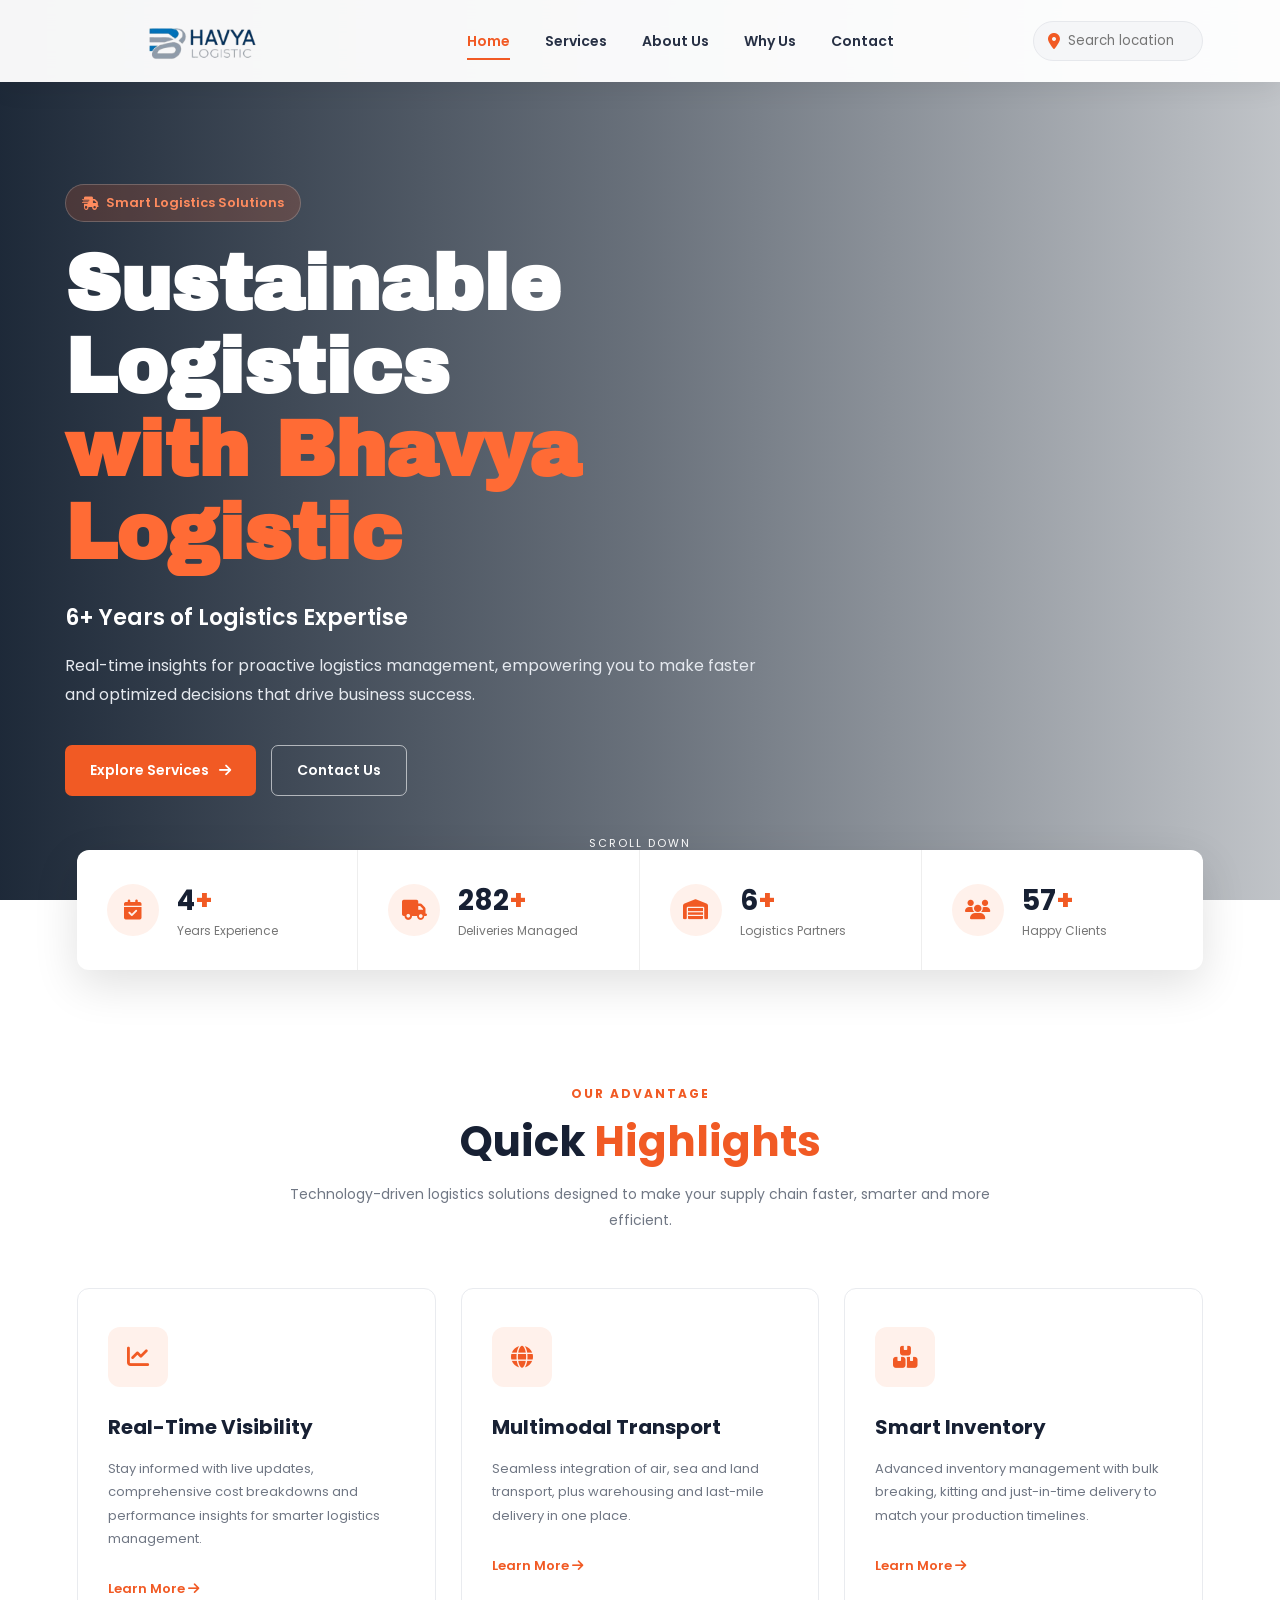
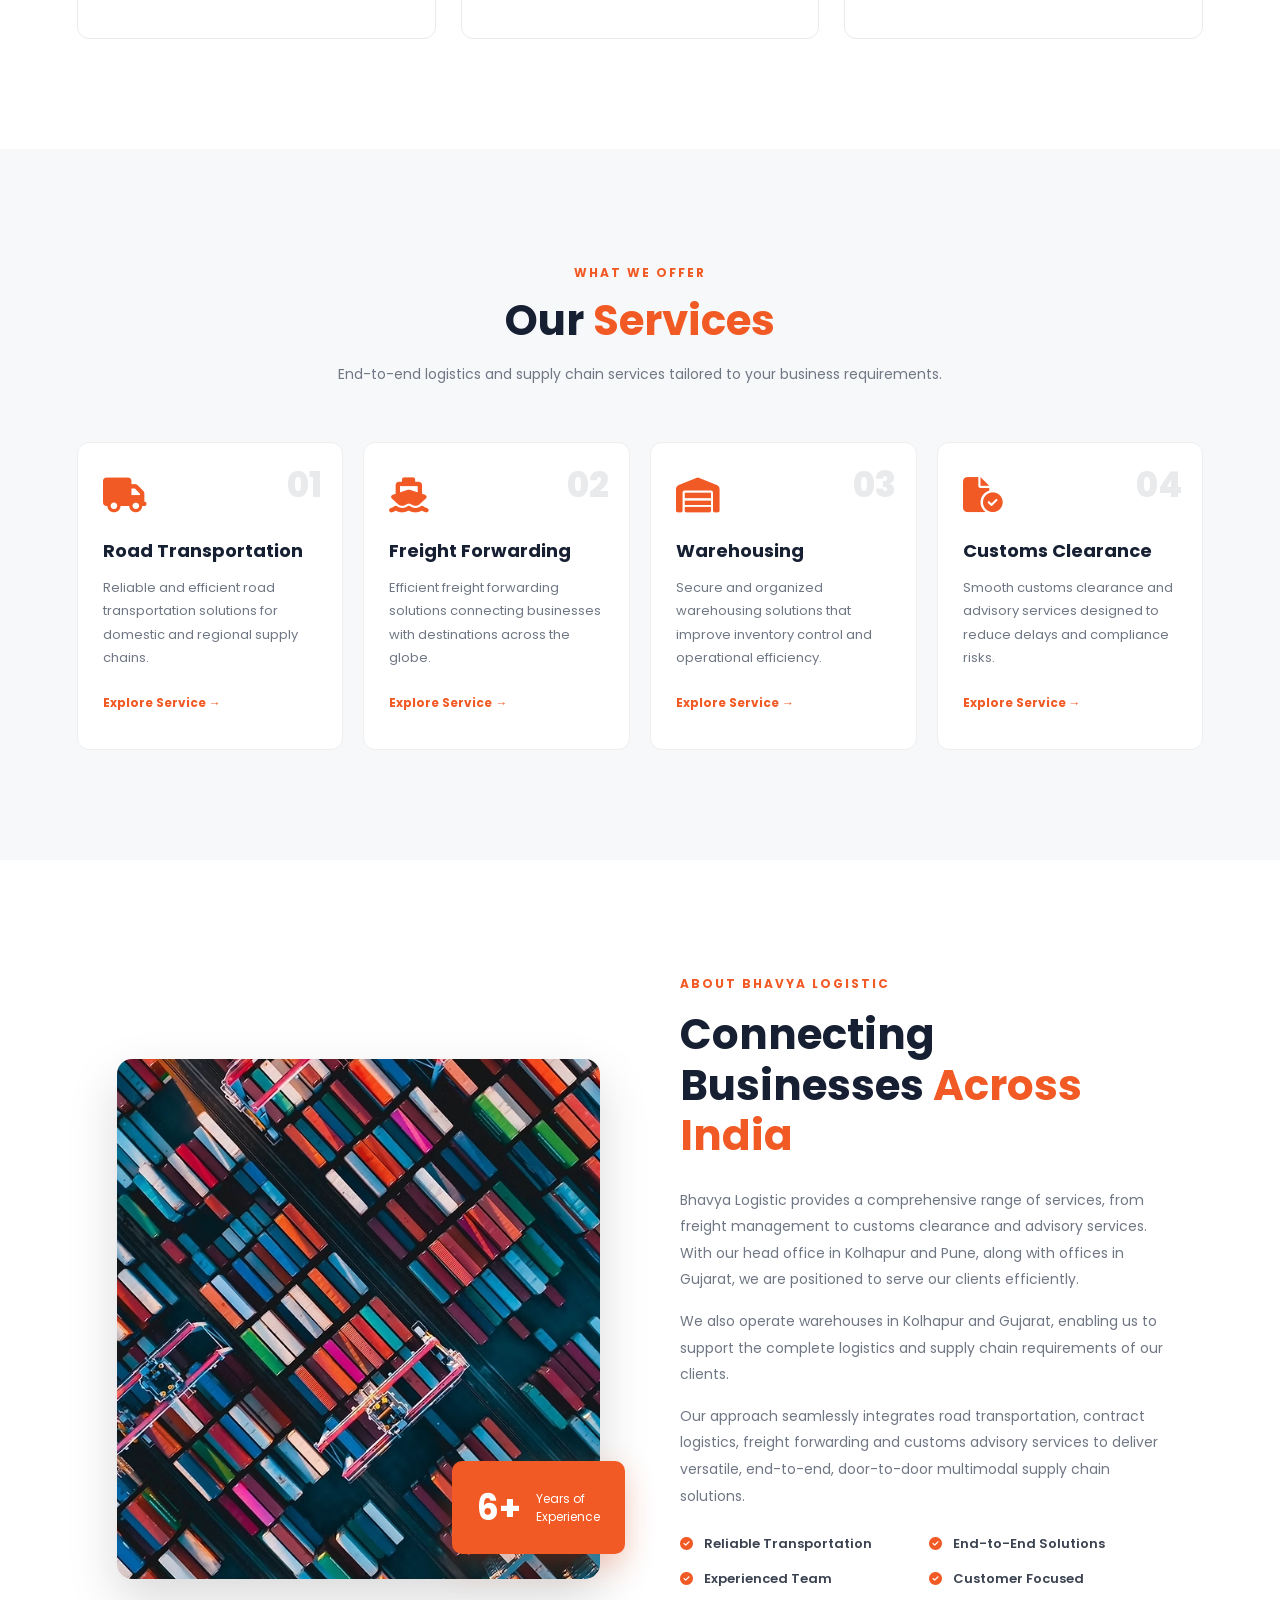
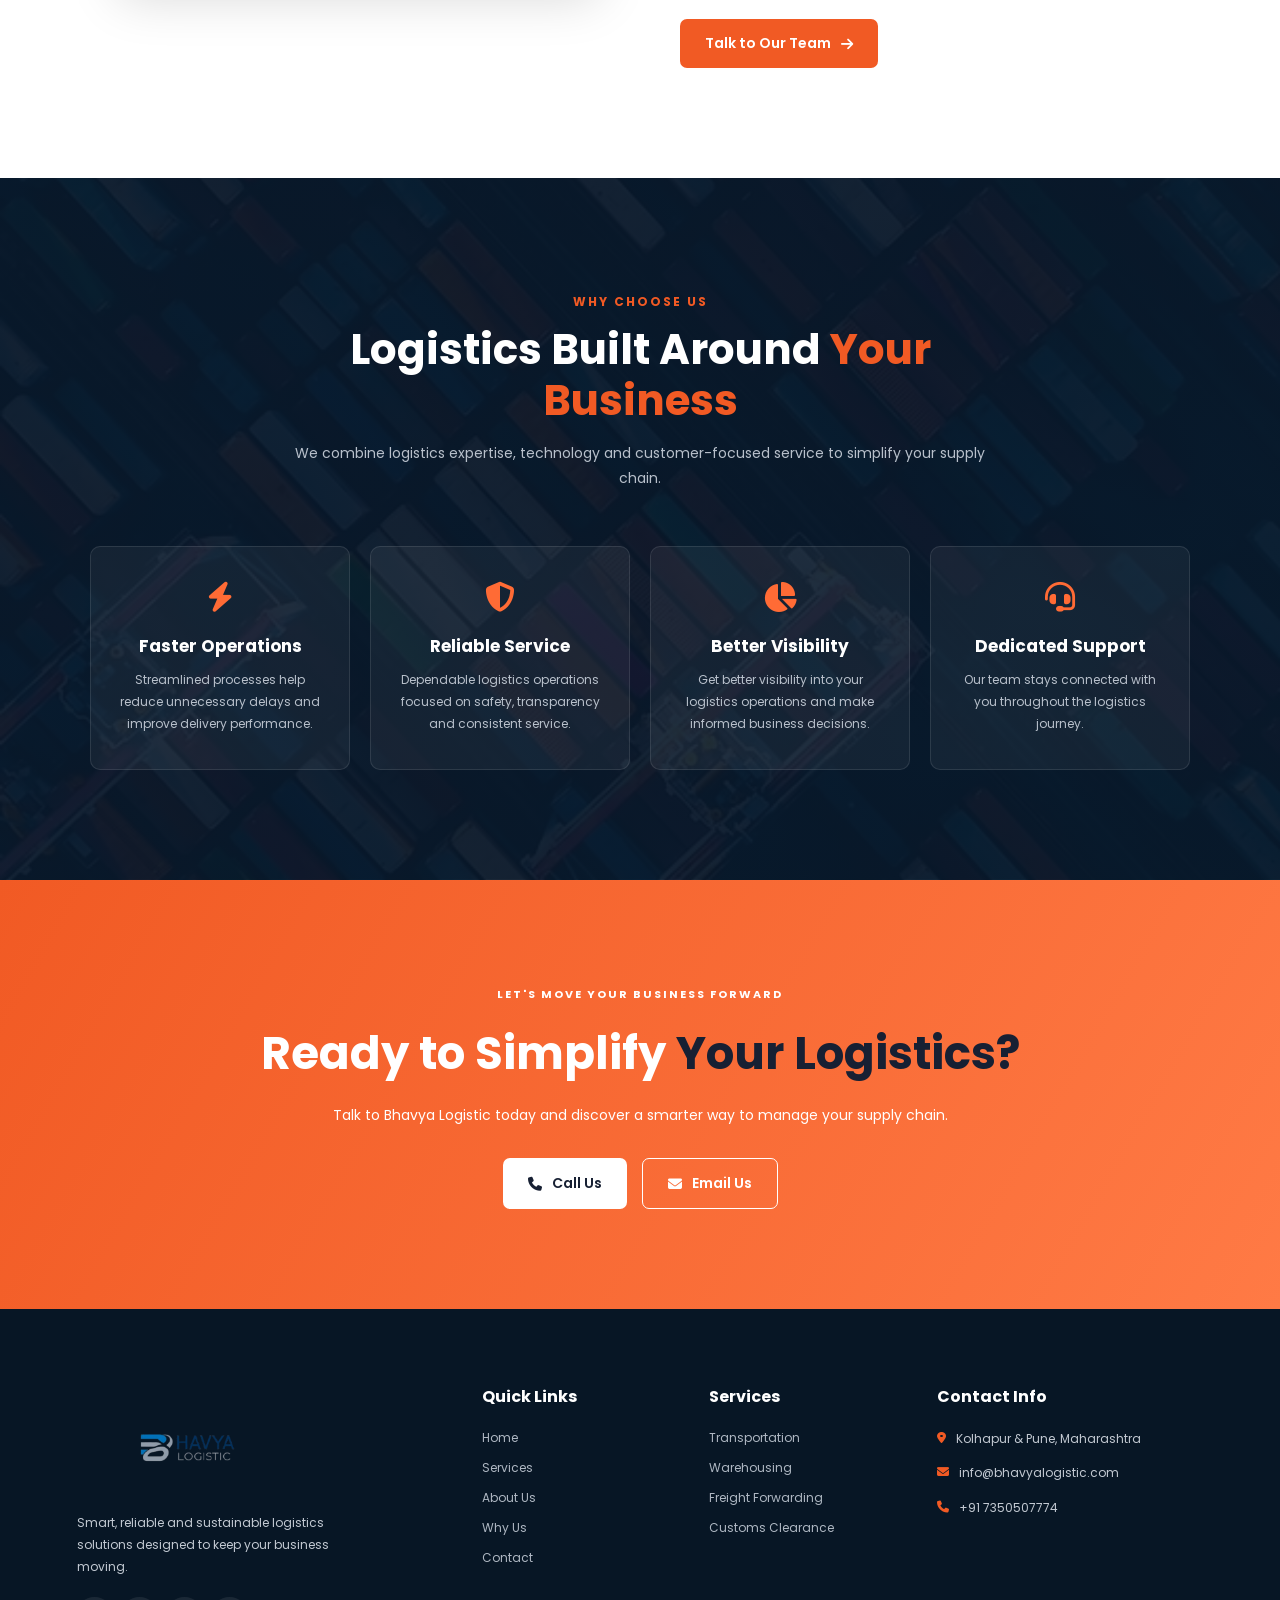
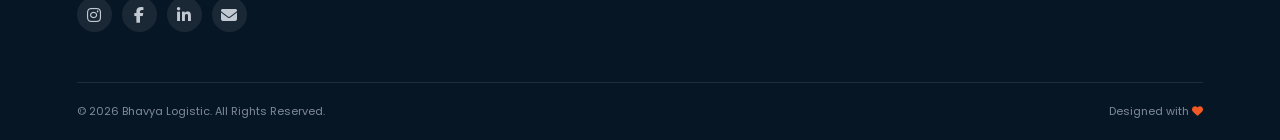
==== commit 8d1f7a3c: "Update index.html" ====
--- a/index.html
+++ b/index.html
@@ -578,7 +578,7 @@
 
         <div class="footer-about">
 
-            <img src="/images/crete_a_navbar_logo_for_bhavya_logistic-removebg-preview.png"
+            <img src="images/crete_a_navbar_logo_for_bhavya_logistic-removebg-preview.png"
                  alt="Bhavya Logistic">
 
             <p>
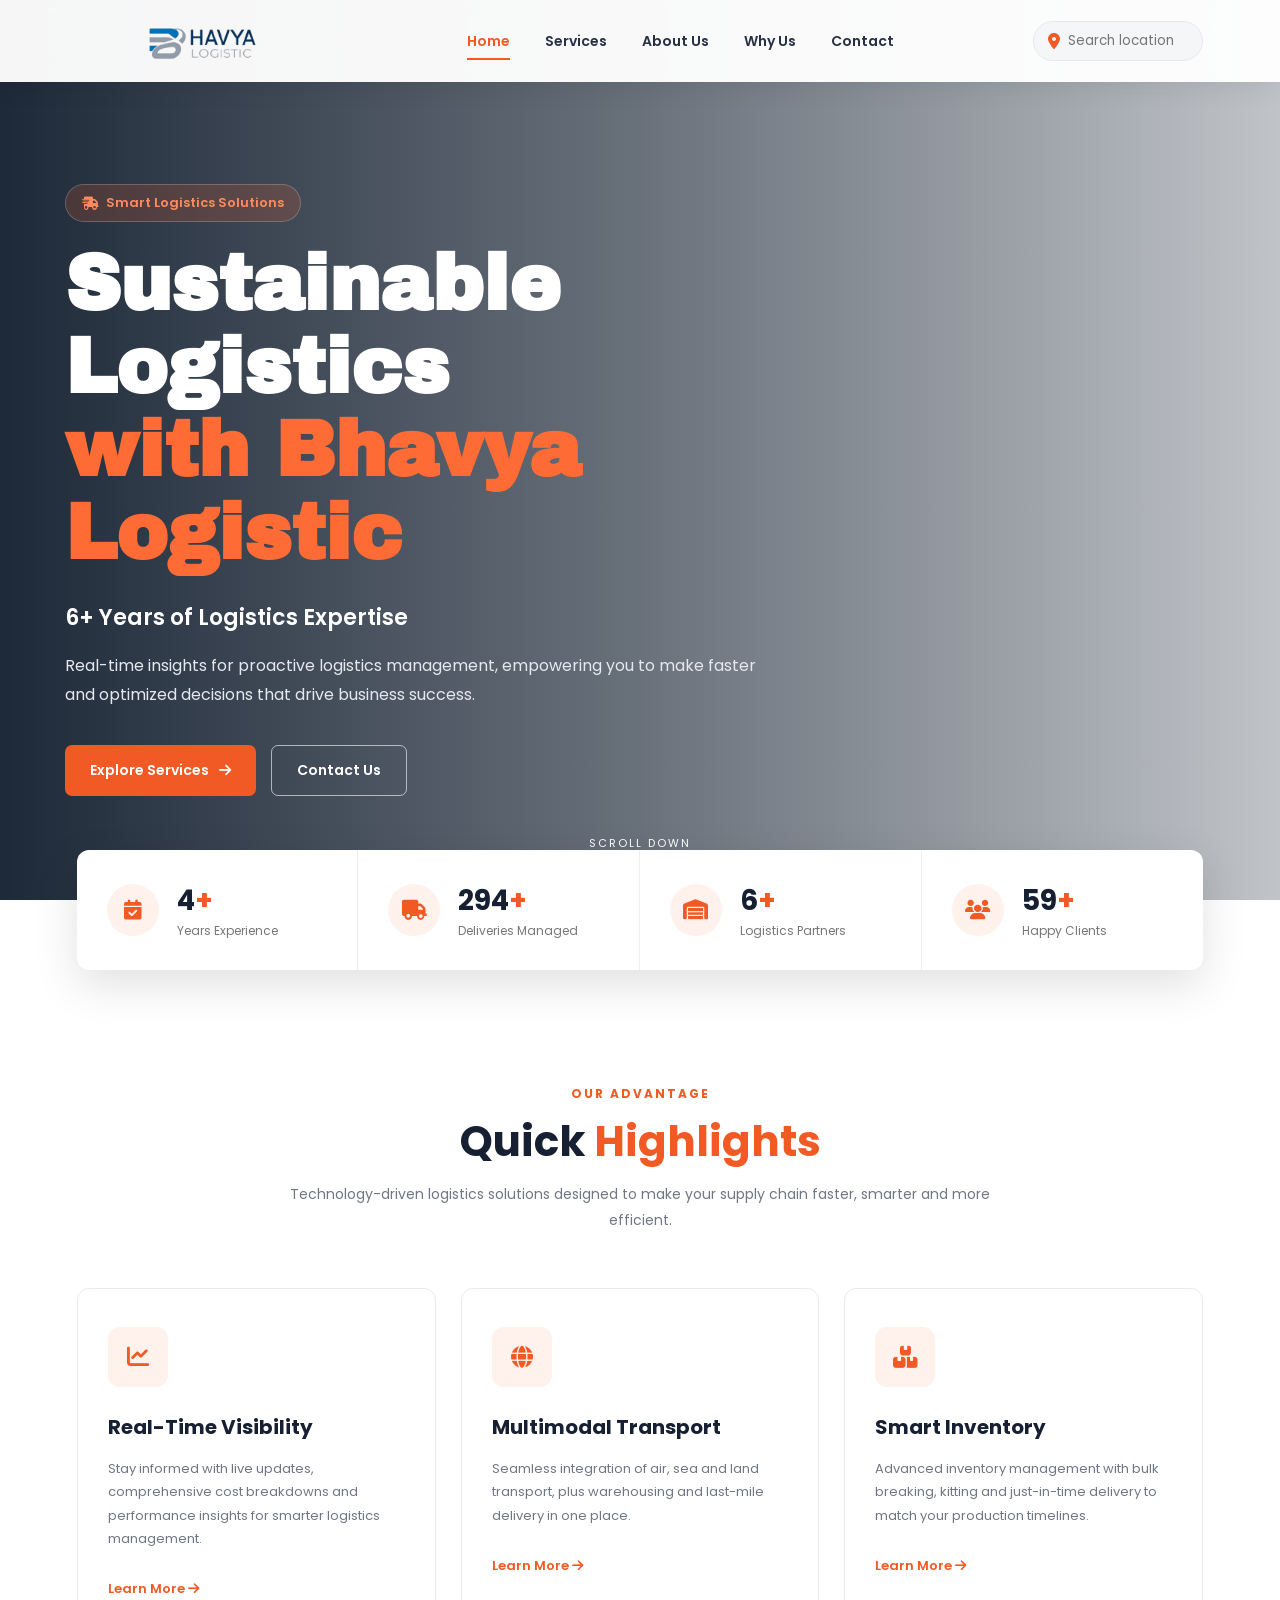
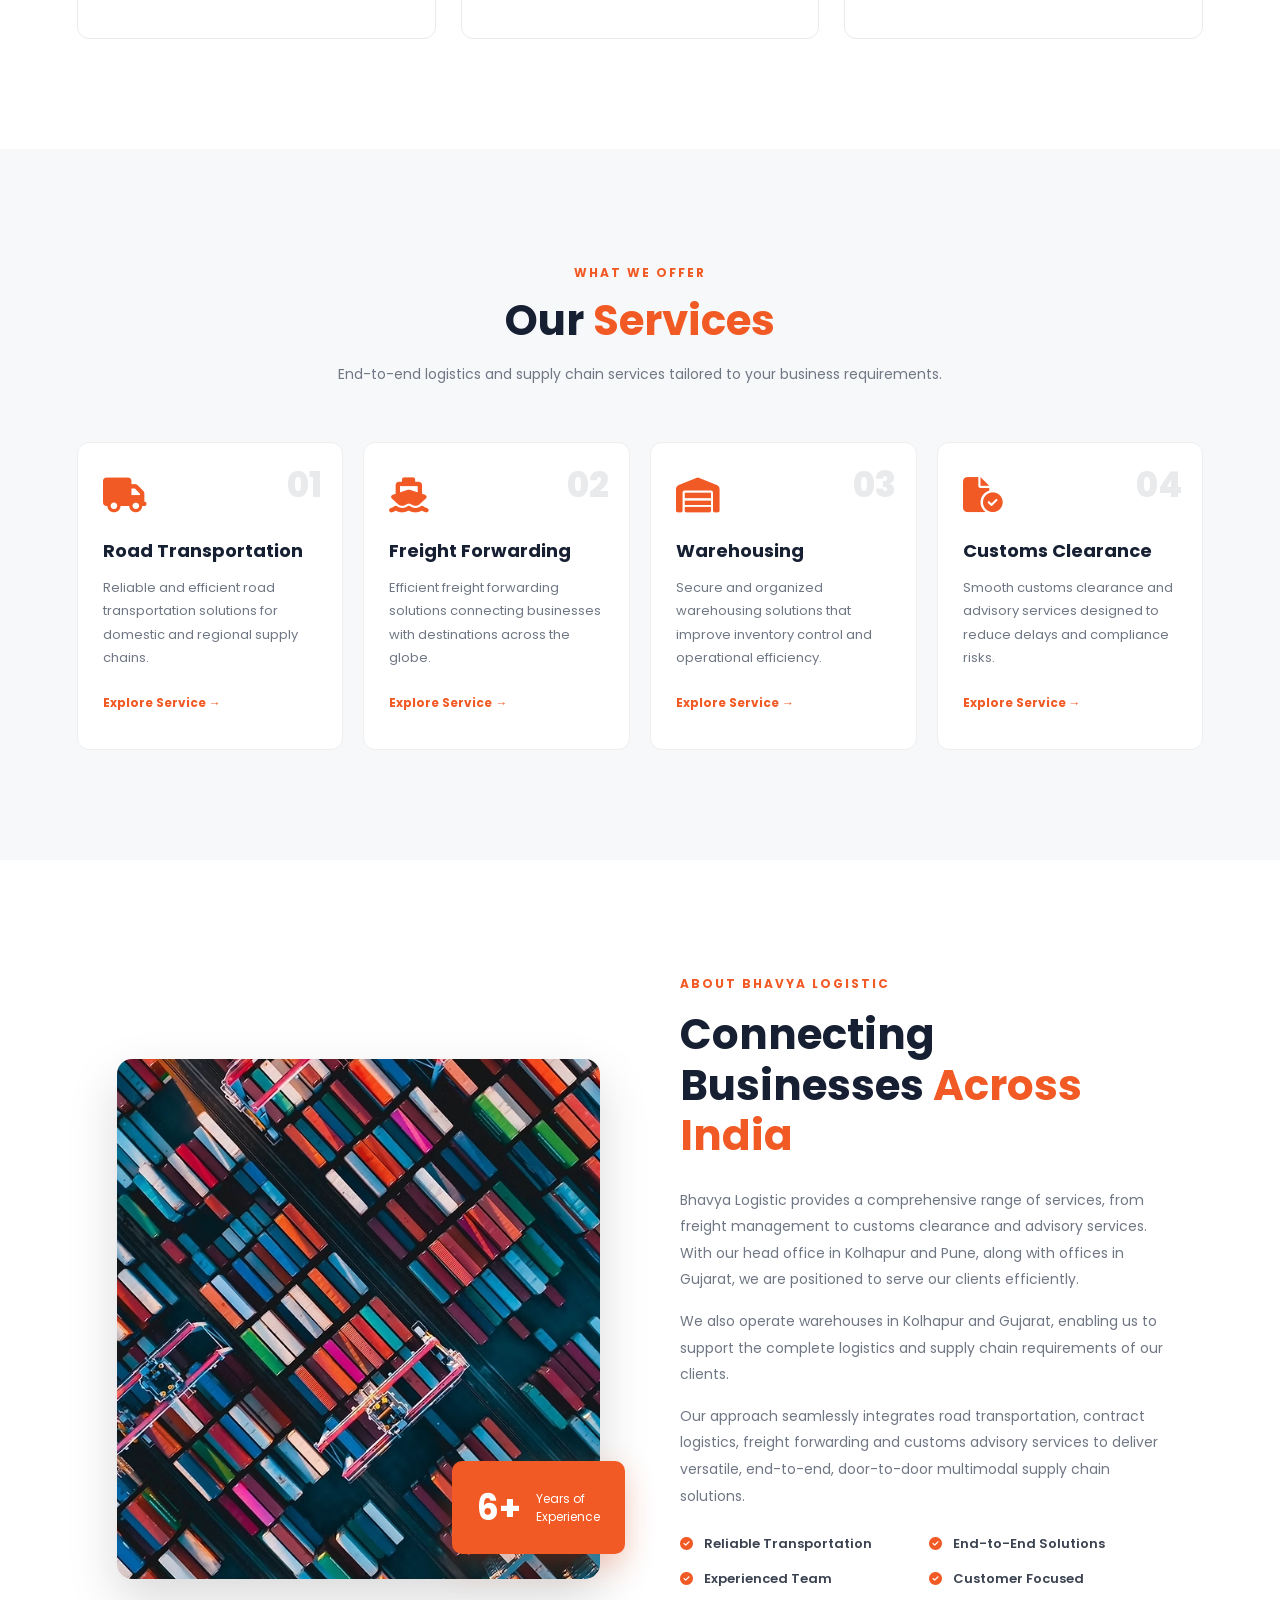
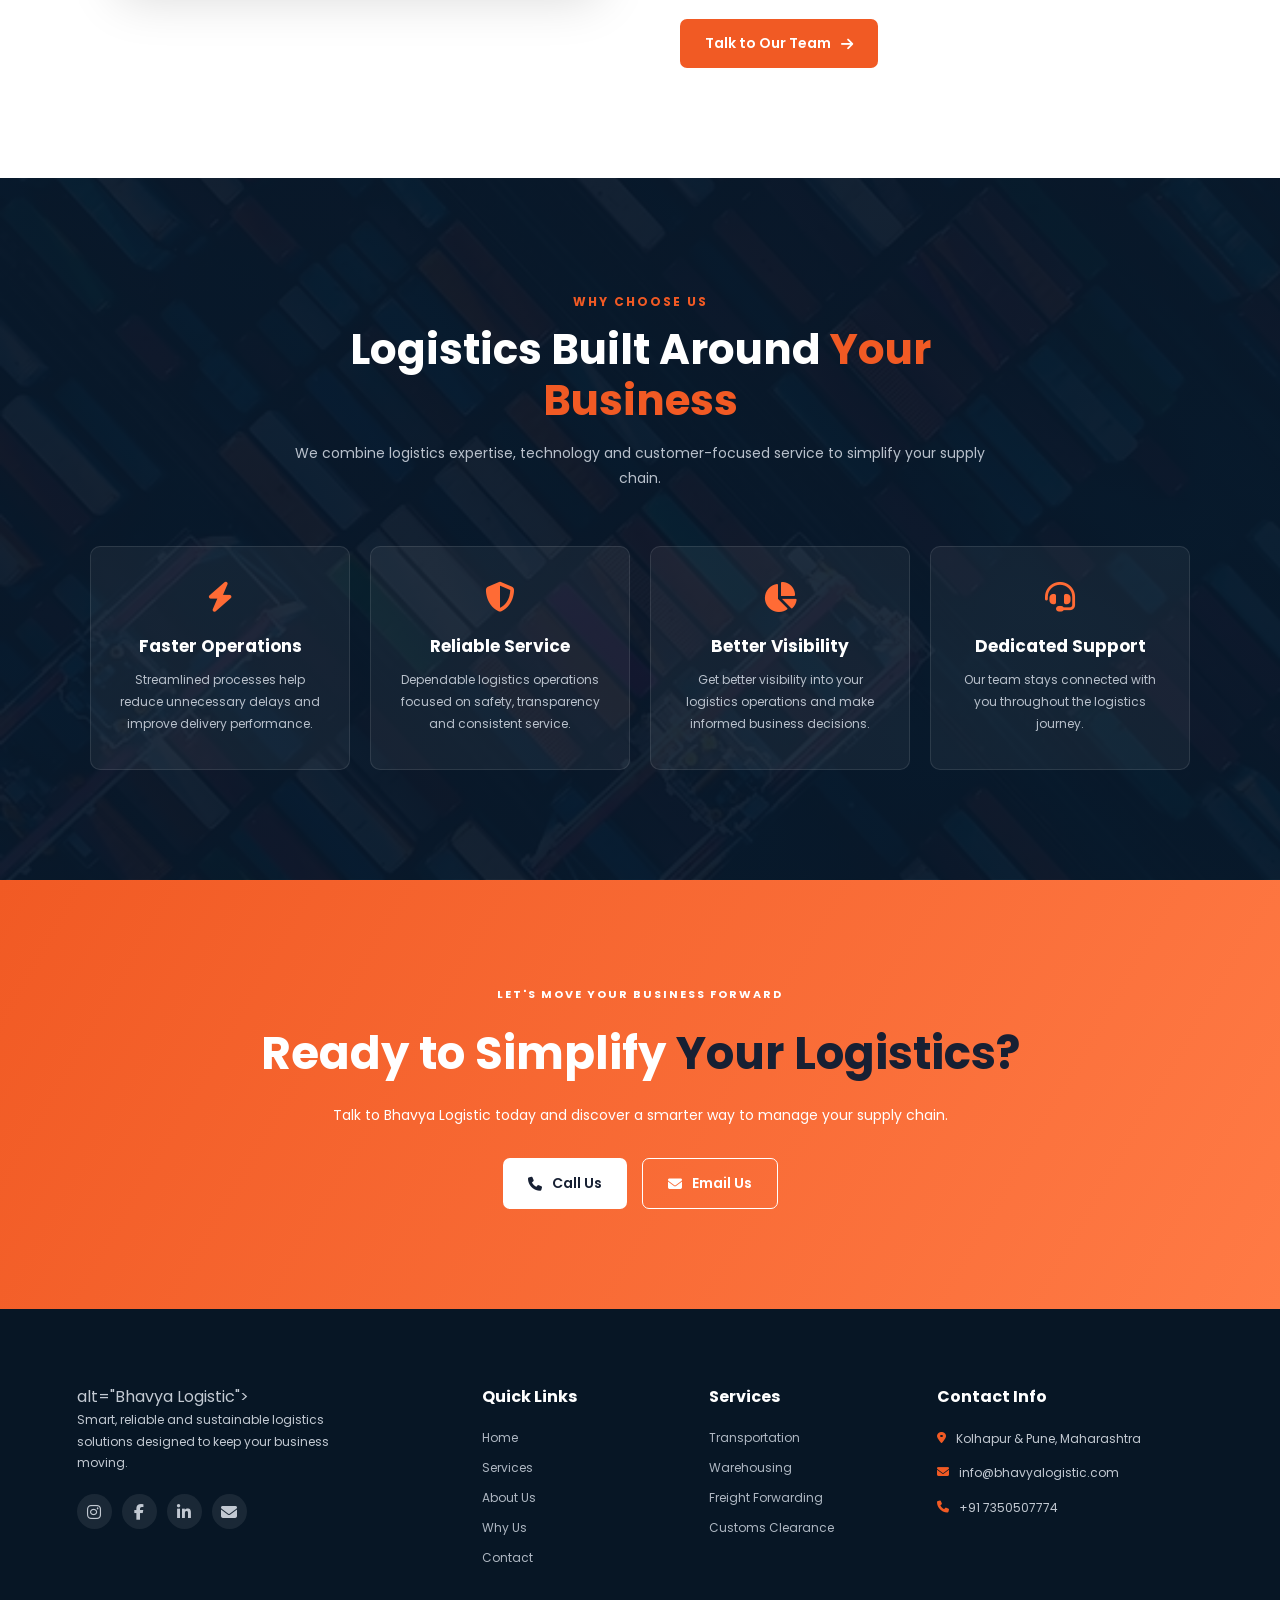
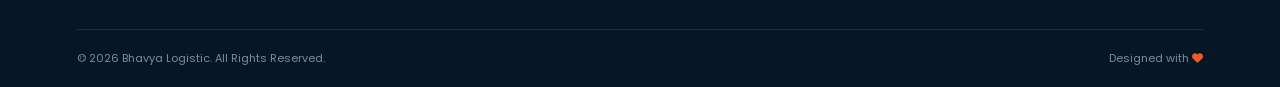
==== commit 8e2f8a5e: "Update index.html" ====
--- a/index.html
+++ b/index.html
@@ -578,7 +578,7 @@
 
         <div class="footer-about">
 
-            <img src="images/crete_a_navbar_logo_for_bhavya_logistic-removebg-preview.png"
+            <!-- <img src="images/crete_a_navbar_logo_for_bhavya_logistic-removebg-preview.png" -->
                  alt="Bhavya Logistic">
 
             <p>
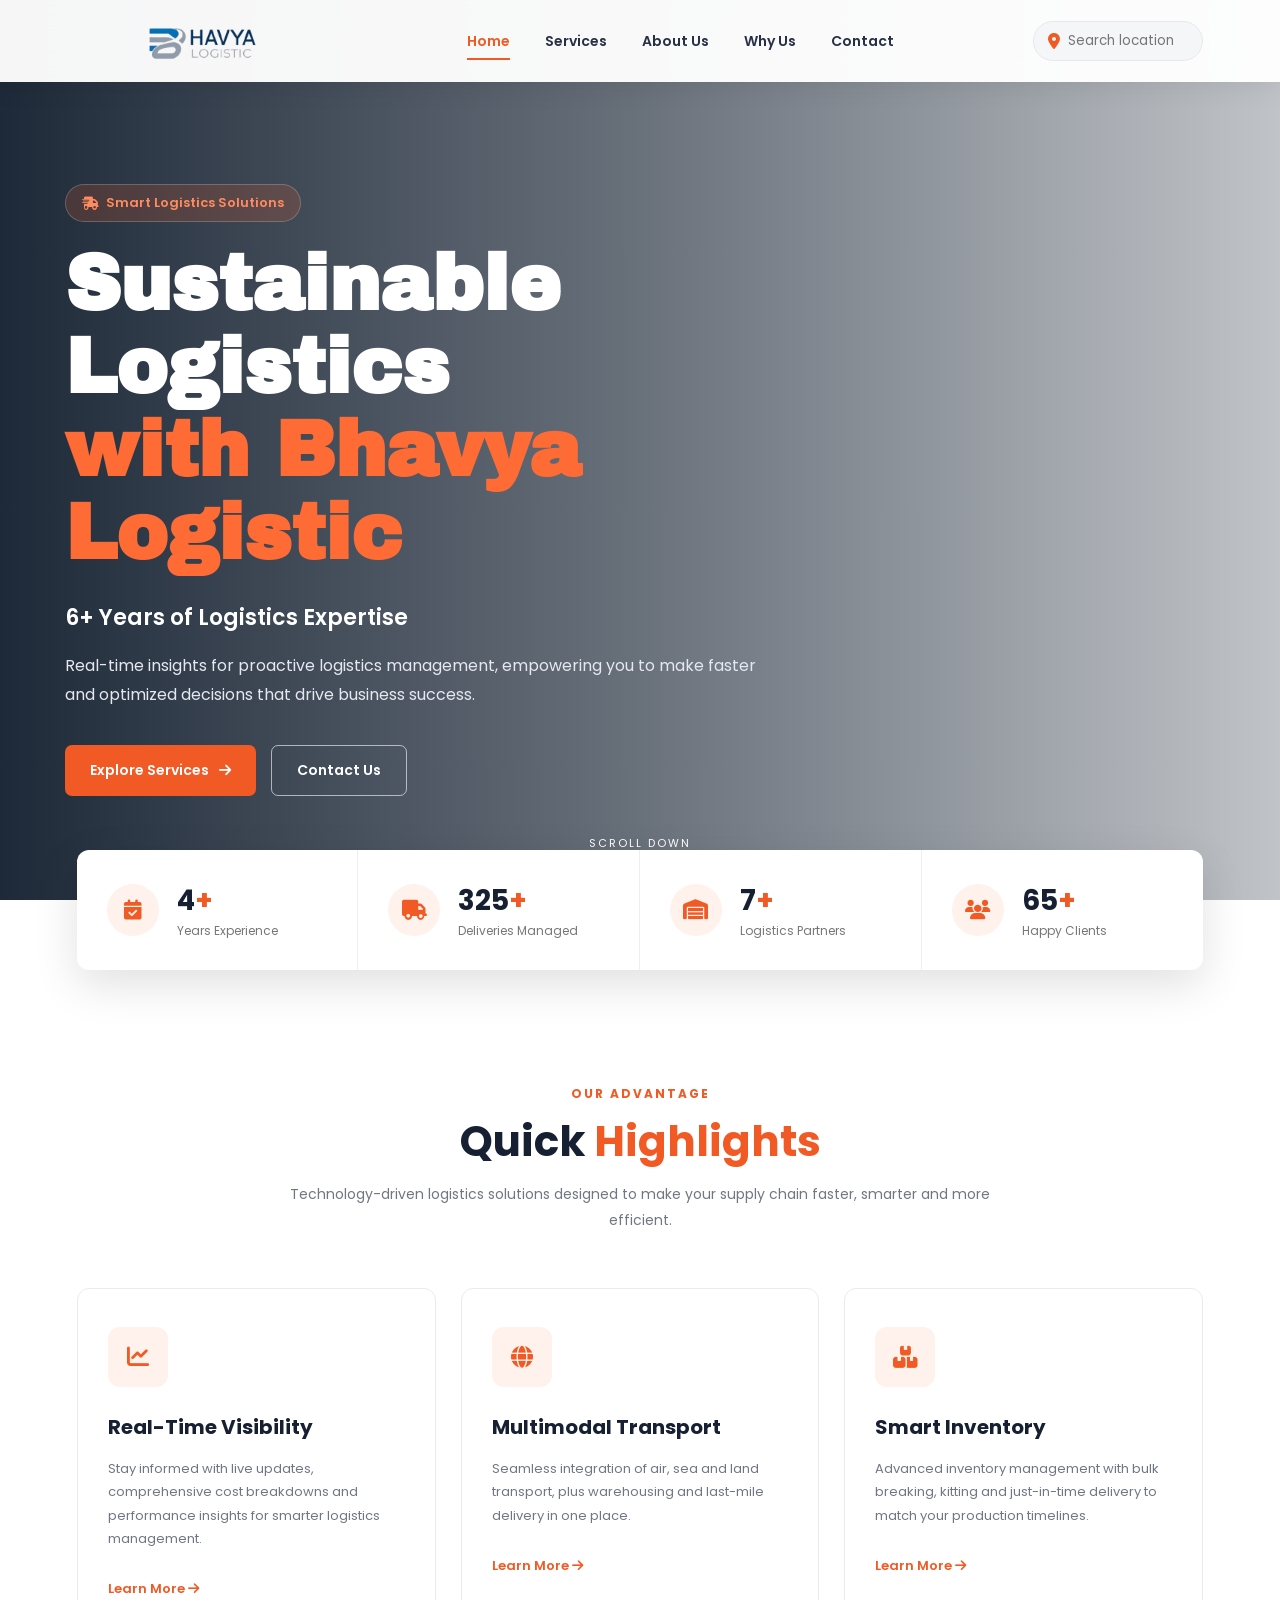
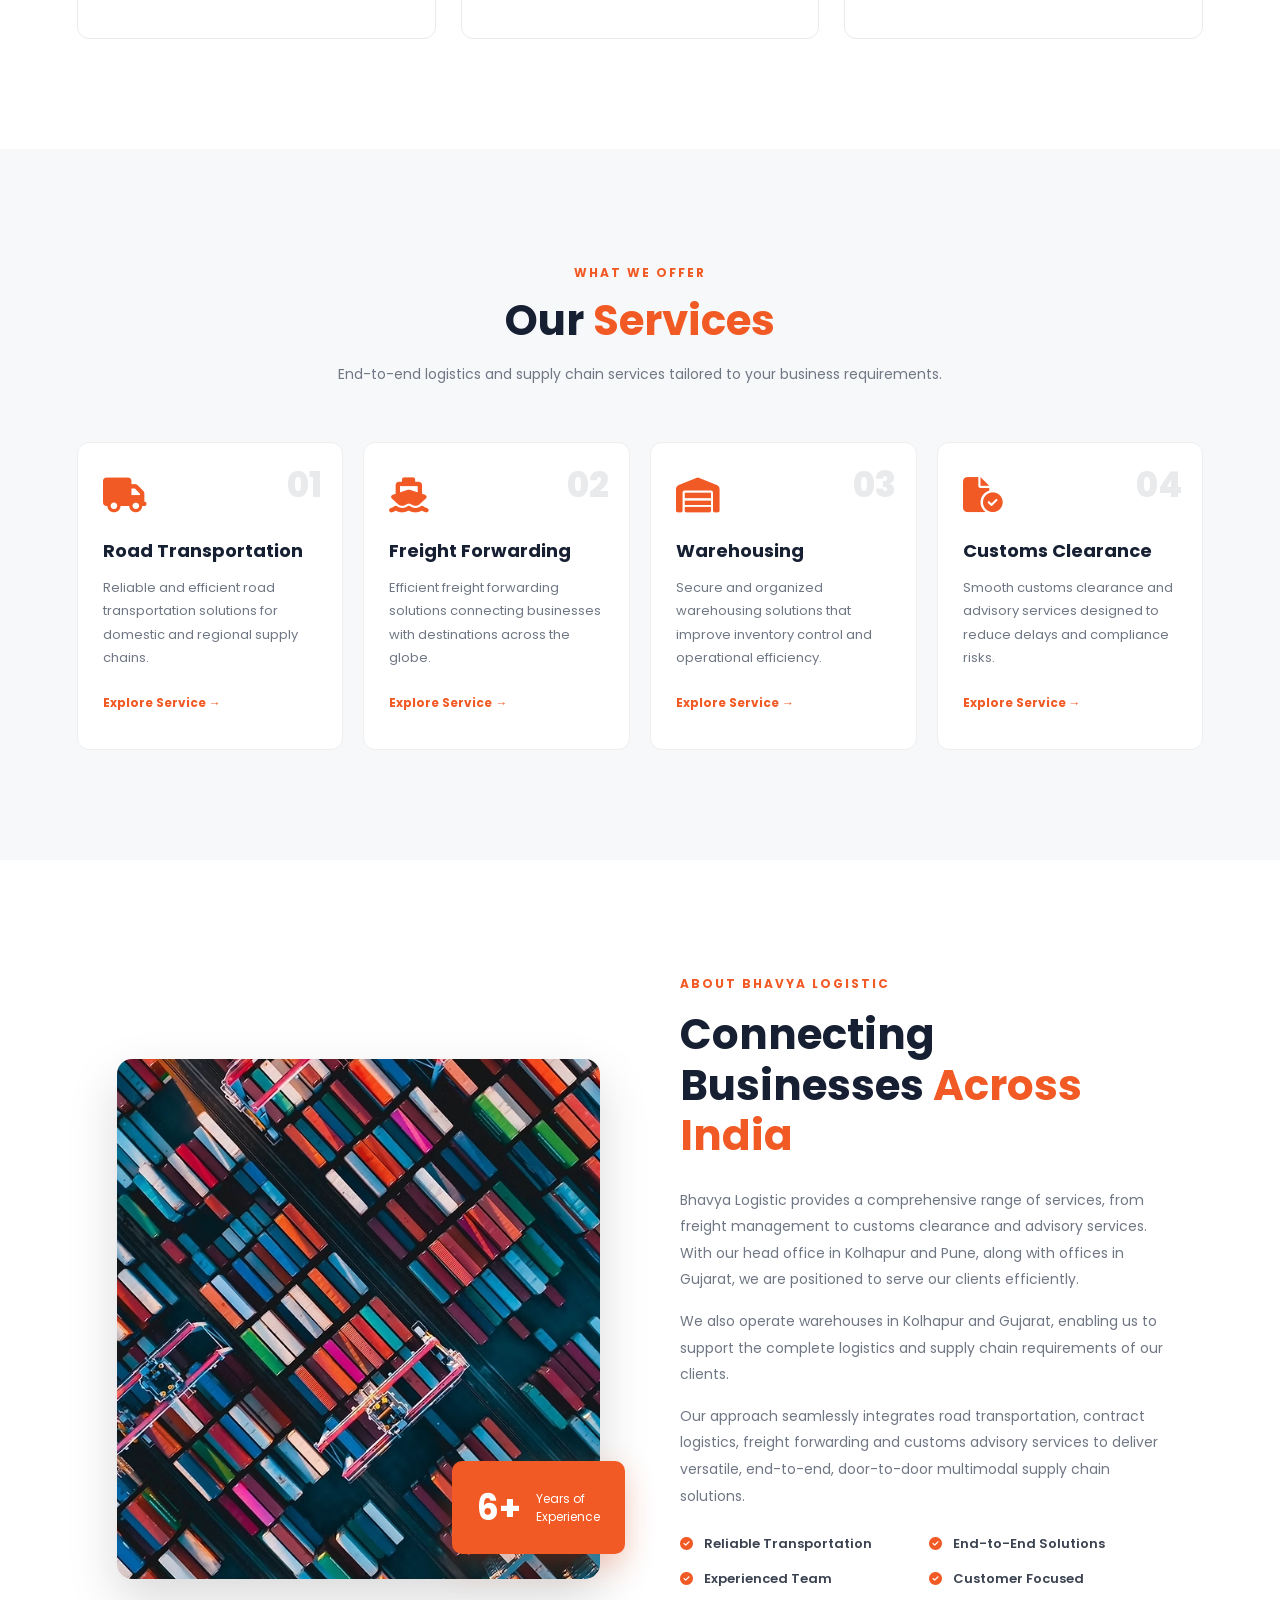
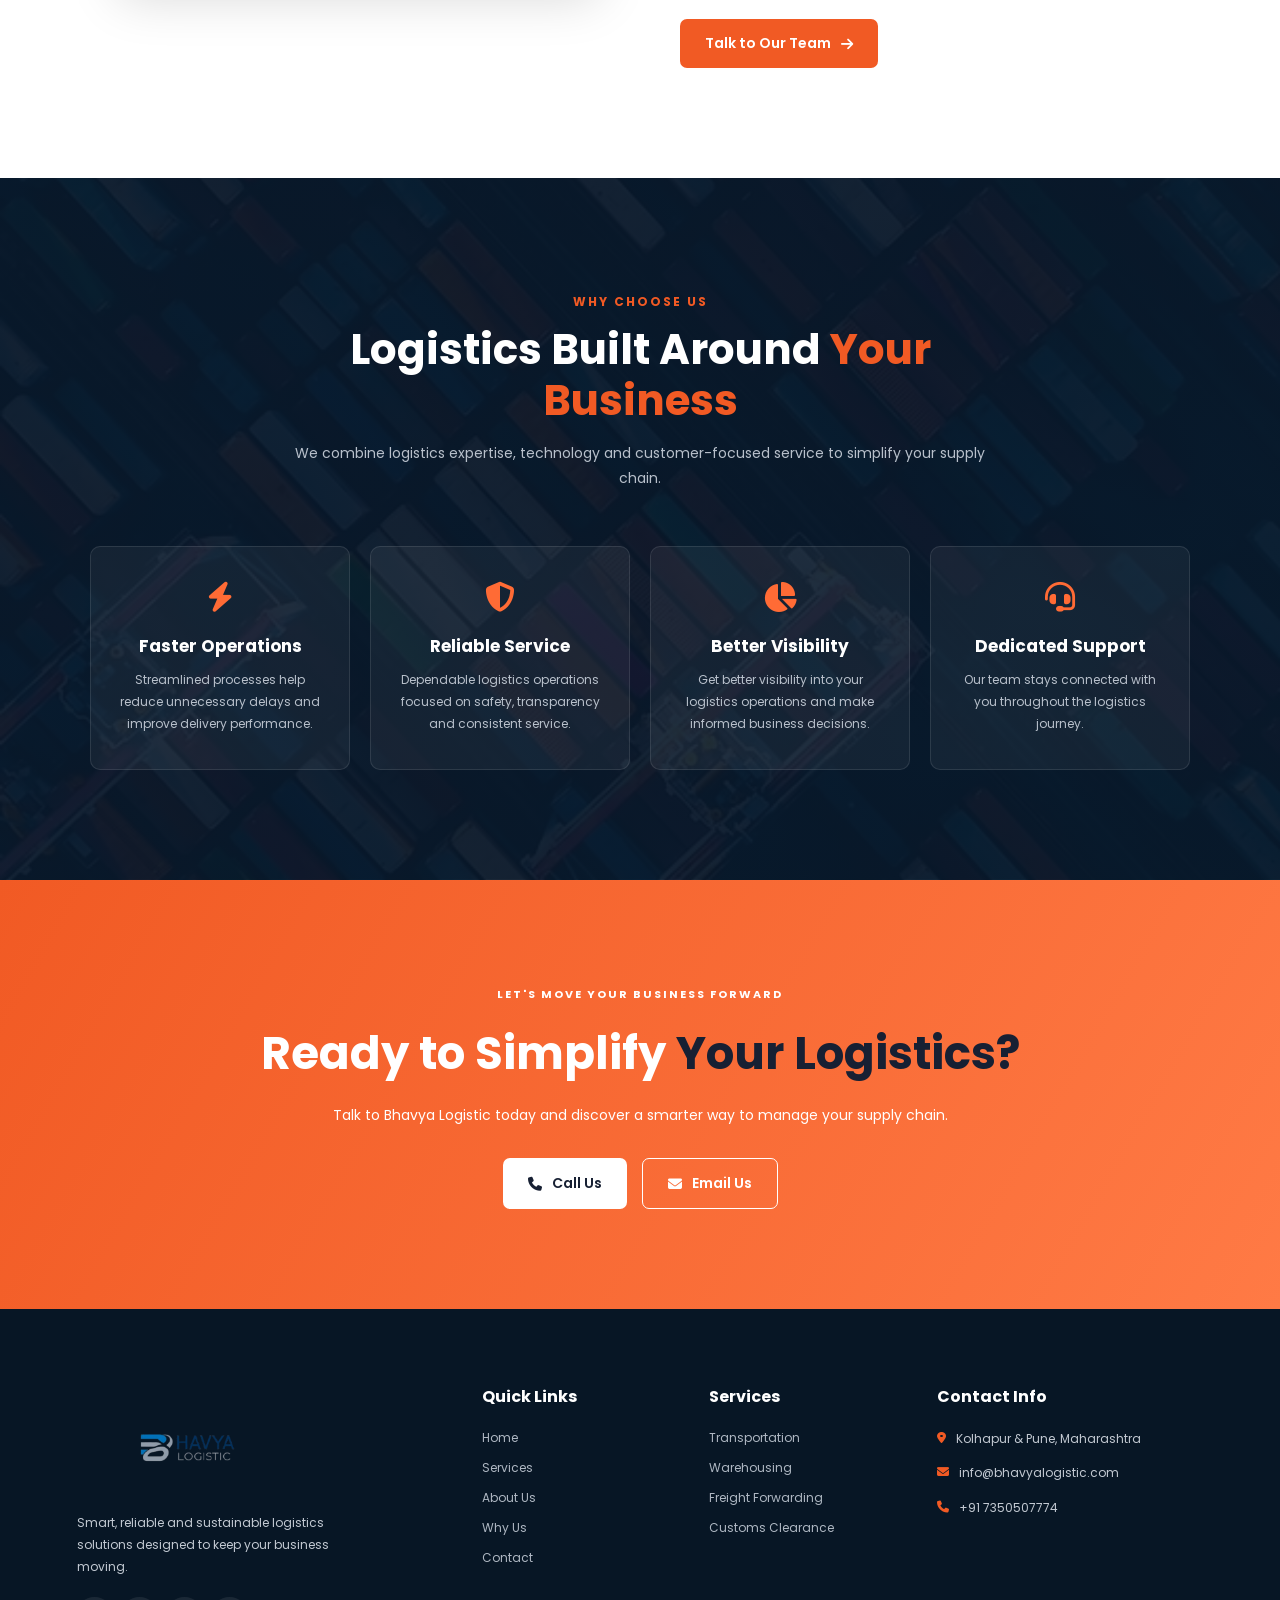
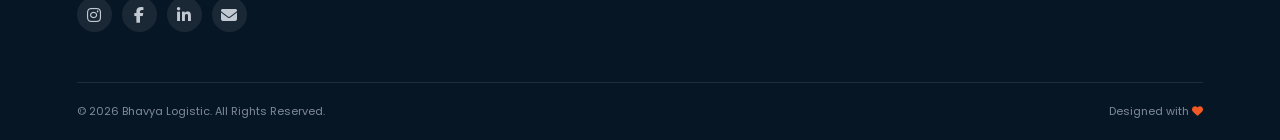
==== commit 3eea5dac: "Update index.html" ====
--- a/index.html
+++ b/index.html
@@ -578,7 +578,7 @@
 
         <div class="footer-about">
 
-            <!-- <img src="images/crete_a_navbar_logo_for_bhavya_logistic-removebg-preview.png" -->
+            <img src="images/crete_a_navbar_logo_for_bhavya_logistic-removebg-preview.png"
                  alt="Bhavya Logistic">
 
             <p>
